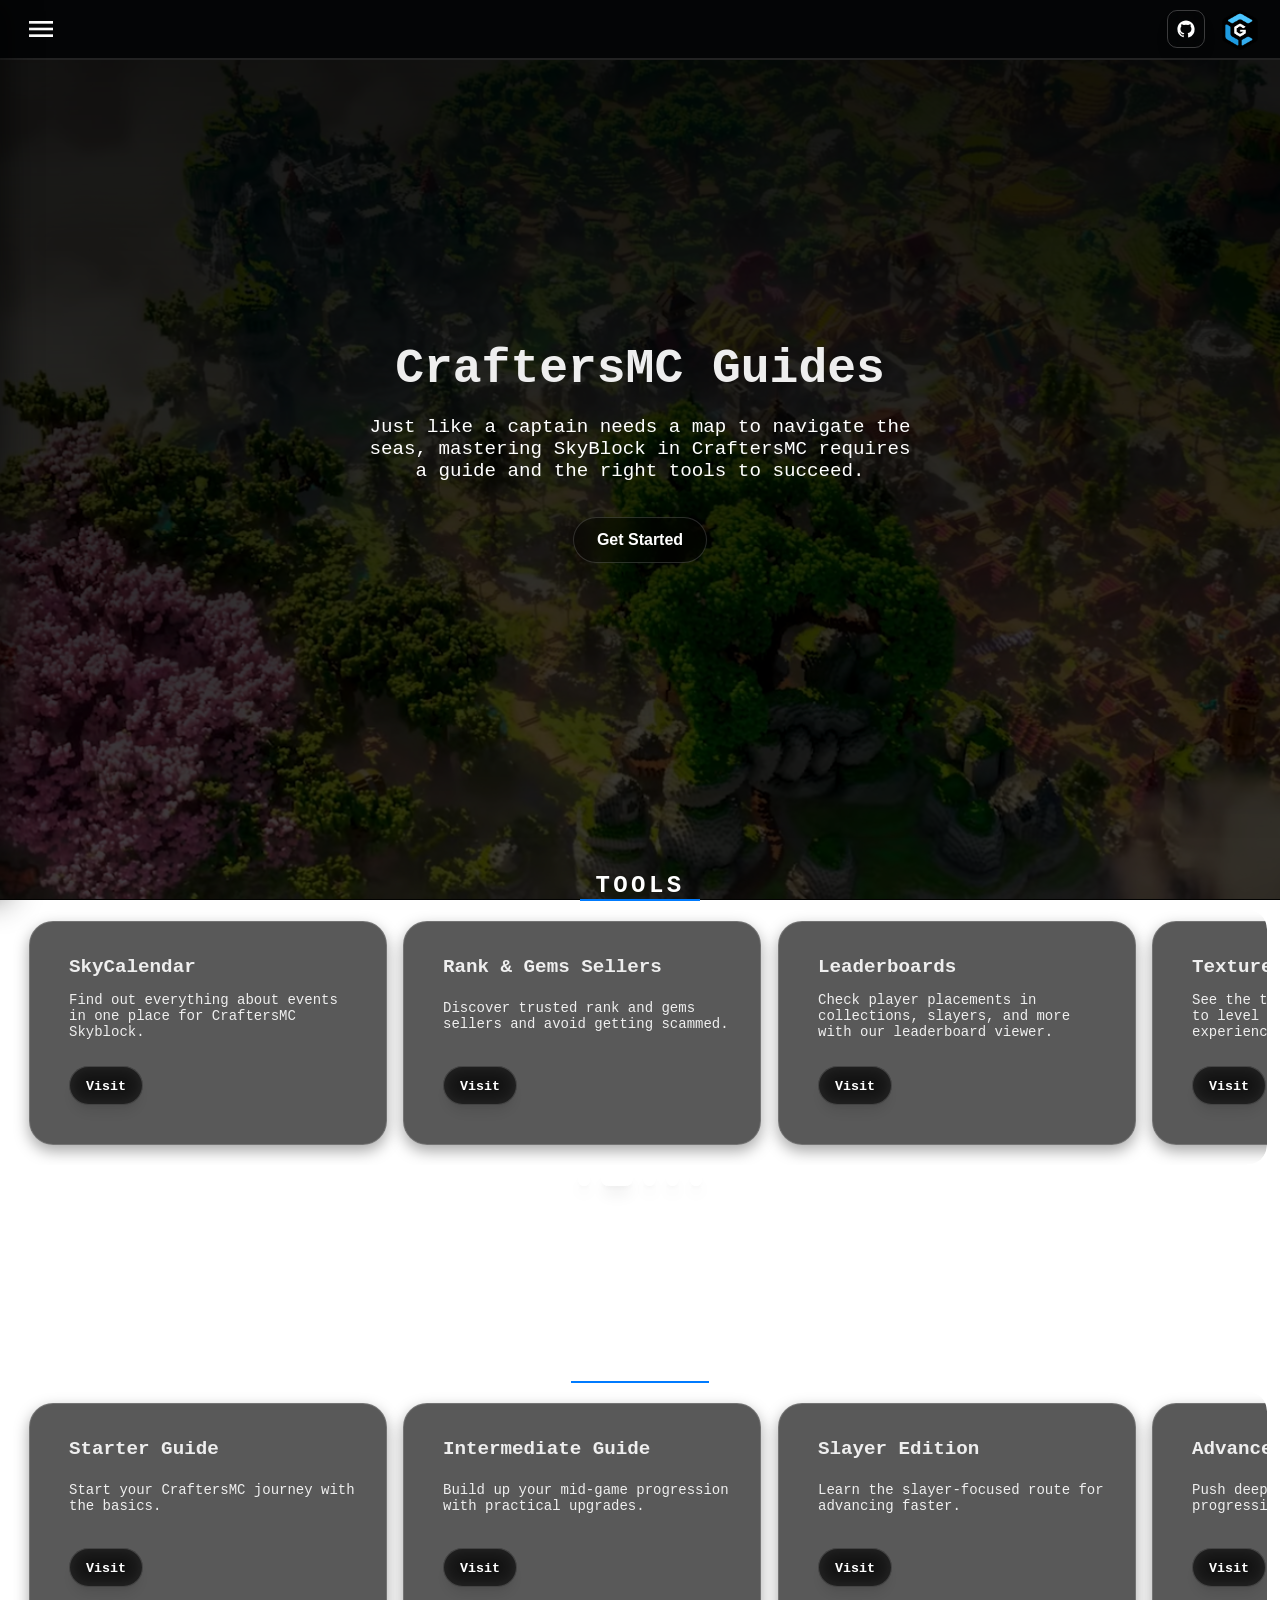
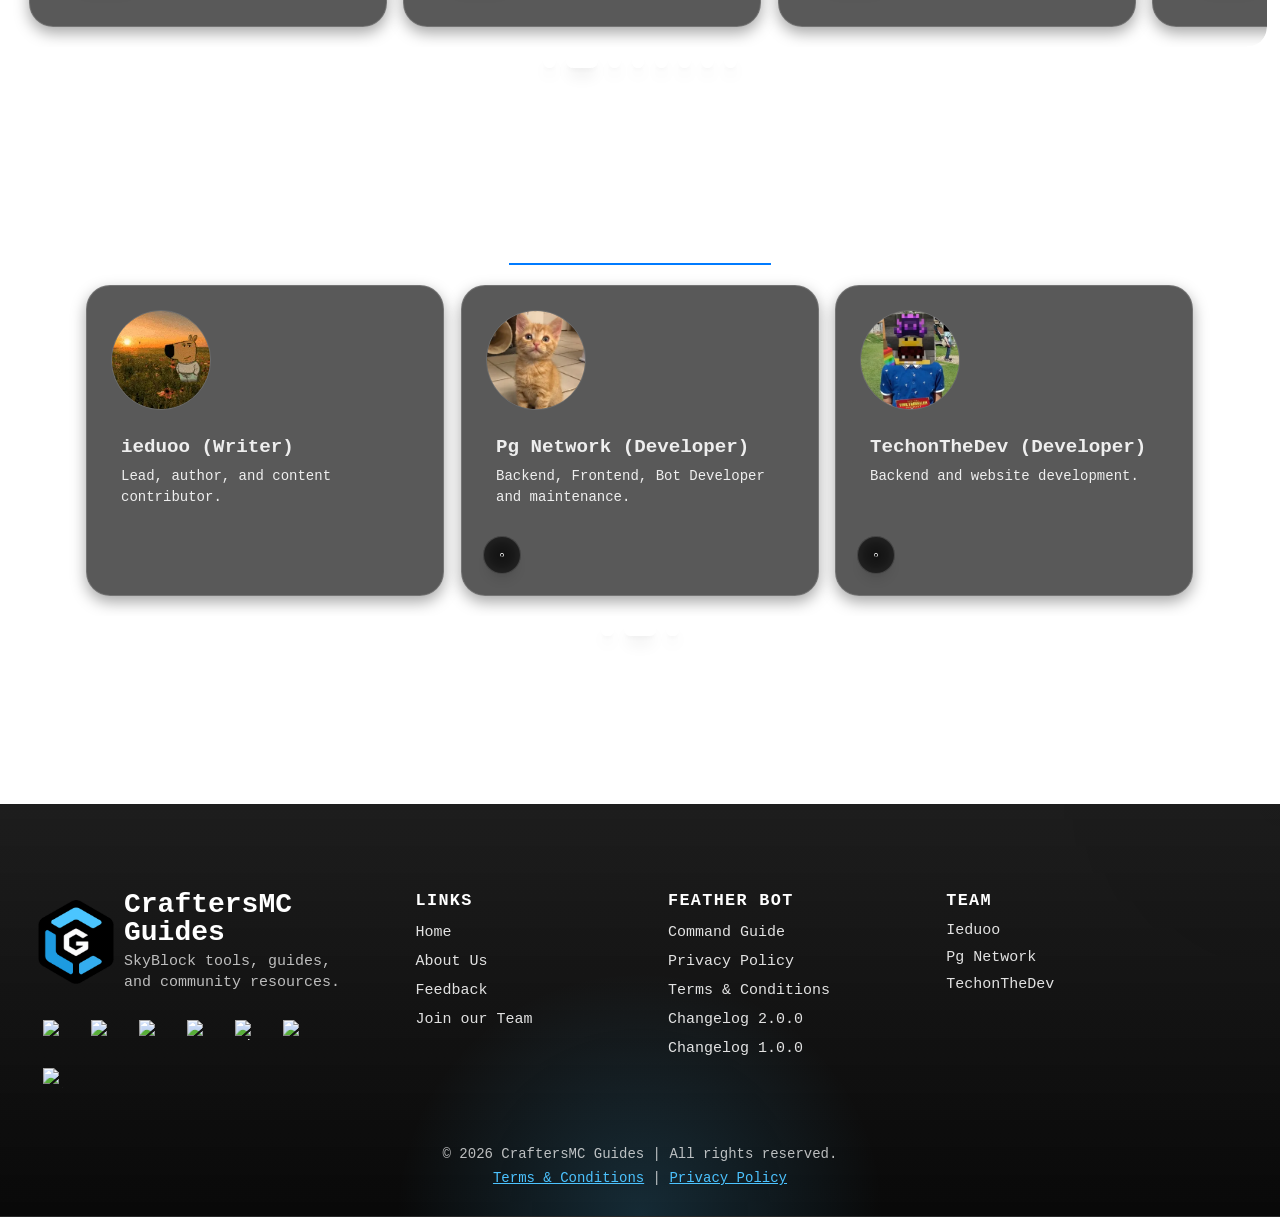
==== index.html @ 1e6f971b "import cmc guides and go to sleep and fix in the morning" ====
<!DOCTYPE html>
<html lang="en">

<head>
  <meta charset="UTF-8" />
  <title>Home - CraftersMC Guides</title>
  <meta name="viewport" content="width=device-width, initial-scale=1.0" />
  <meta name="google-site-verification" content="a1S654ozEH6kuH1DM6-3ssQYXgow72Mfh19eg3RCUTk" />
  <meta name="google-site-verification" content="Wr3jatMv-sfXhgBy5jBfiX8Nwn6k8P1k_jPubQzBcTY" />
  <meta name="google-site-verification" content="xlDzPprkNVmy_Wubs_ClU3zuXQEo8AuYkmjZKfcqI2o" />
  <meta name="theme-color" content="#111111" />
  <link rel="icon" href="assets/cmc-icon.png" type="image/png" />
  <link rel="icon" href="assets/cmc-guides.png" type="image/png" />
  <link href="https://fonts.googleapis.com/icon?family=Material+Icons" rel="stylesheet" />
  <script src="js/script.js" defer></script>
  <script src="js/home.js" defer></script>
  <meta property="og:title" content="CraftersMC Guides" />
  <meta property="og:description"
    content="Just like a captain needs a map to navigate the seas, mastering SkyBlock in CraftersMC requires a guide and the right tools to succeed!" />
  <meta property="og:image"
    content="https://cdn.discordapp.com/attachments/1416722412032229457/1419393858302771350/image5ge.png?ex=68d1990a&is=68d0478a&hm=d9fe3422c7c97ee57f553ac6c678e571ee4f0fac997e36e450a5b95e173875dc&" />
  <meta property="og:url" content="https://craftersmc-guides.pages.dev/index.html" />
  <meta property="og:type" content="website" />
  <meta name="twitter:card" content="summary_large_image" />
  <meta name="twitter:title" content="CraftersMC Guides" />
  <meta name="twitter:description"
    content="Just like a captain needs a map to navigate the seas, mastering SkyBlock in CraftersMC requires a guide and the right tools to succeed!" />
  <meta name="twitter:image"
    content="https://cdn.discordapp.com/attachments/1416722412032229457/1419393858302771350/image5ge.png?ex=68d1990a&is=68d0478a&hm=d9fe3422c7c97ee57f553ac6c678e571ee4f0fac997e36e450a5b95e173875dc&" />
  <meta name="keywords"
    content="Craftersmc, guide, skyblock, leaderboard, unicode, event log, rank sellers, wiki, cmc..." />
  <link rel="stylesheet" href="css/essential.css">
  <link rel="stylesheet" href="css/home.css">
  <!-- <link rel="stylesheet" href="css/interactive-background.css"> -->
</head>

<body class="home-mono" style="background: url('Backgrounds/IMG_4504.webp') no-repeat center center fixed; background-size: cover;">

  <div class="top"></div>
  <div class="sidebar" id="sidebar"></div>
  <div id="sidebar-overlay" onclick="toggleSidebar()"></div>

  <div class="hero-container">
    <div class="hero">
      <h1>CraftersMC Guides</h1>
      <p>Just like a captain needs a map to navigate the seas, mastering SkyBlock in CraftersMC requires a guide and the
        right tools to succeed.</p>
      <a class="btn" onClick="document.getElementById('tools').scrollIntoView({behavior: 'smooth'});">Get Started</a>
    </div>
  </div>


  <div class="bottom-nav">
    <a href="journey-guides.html" class="nav-item">
      <span class="material-icons botton-nav-icon">play_arrow</span>
      <small>Guides</small>
    </a>
    <a href="rank-sellers.html" class="nav-item">
      <span class="material-icons botton-nav-icon">card_giftcard</span>
      <small>Rank Sellers</small>
    </a>
    <a href="leaderboards.html" class="nav-item">
      <span class="material-icons botton-nav-icon">diversity_3</span>
      <small>Leaderboards</small>
    </a>
    <a href="event-log.html" class="nav-item">
      <span class="material-icons botton-nav-icon">settings</span>
      <small>Event Log</small>
    </a>
    <a href="https://craftersmc.wiki.gg/wiki/CraftersMC_SkyBlock_Wiki" class="nav-item">
      <span class="material-icons botton-nav-icon">public</span>
      <small>Wiki</small>
    </a>
  </div>

  <section class="guides-section" id="tools" data-carousel-name="Tools" aria-labelledby="tools-heading">
    <h2 class="guides-heading" id="tools-heading">Tools</h2>
    <div class="card-container" role="region" aria-label="Homepage tools carousel">
      <div class="card">
        <div class="card-content">
          <h3>SkyCalendar</h3>
          <p>Find out everything about events in one place for CraftersMC Skyblock.</p>
          <button type="button" onclick="window.location.href='skycalendar.html';"><span>Visit</span></button>
        </div>
      </div>
      <div class="card">
        <div class="card-content">
          <h3>Rank & Gems Sellers</h3>
          <p>Discover trusted rank and gems sellers and avoid getting scammed.</p>
          <button type="button" onclick="window.location.href='rank-sellers.html';"><span>Visit</span></button>
        </div>
      </div>
      <div class="card">
        <div class="card-content">
          <h3>Leaderboards</h3>
          <p>Check player placements in collections, slayers, and more with our leaderboard viewer.</p>
          <button type="button" onclick="window.location.href='leaderboards.html';"><span>Visit</span></button>
        </div>
      </div>
      <div class="card">
        <div class="card-content">
          <h3>Texture Packs</h3>
          <p>See the texture packs we recommend to level up your CraftersMC experience.</p>
          <button type="button" onclick="window.location.href='texture-packs.html';"><span>Visit</span></button>
        </div>
      </div>
      <div class="card">
        <div class="card-content">
          <h3>Event Log</h3>
          <p>Track seasonal events and see what is coming next.</p>
          <button type="button" onclick="window.location.href='event-log.html';"><span>Visit</span></button>
        </div>
      </div>
    </div>
    <div class="guides-dots" aria-label="Tools carousel pagination"></div>
  </section>

  <section class="guides-section" id="guides" data-carousel-name="Guides" aria-labelledby="guides-heading">
    <h2 class="guides-heading" id="guides-heading">Guides</h2>
    <div class="card-container" role="region" aria-label="Homepage guides carousel">
      <div class="card">
        <div class="card-content">
          <h3>Starter Guide</h3>
          <p>Start your CraftersMC journey with the basics.</p>
          <button type="button" onclick="window.location.href='guide/starter-guide.html';"><span>Visit</span></button>
        </div>
      </div>
      <div class="card">
        <div class="card-content">
          <h3>Intermediate Guide</h3>
          <p>Build up your mid-game progression with practical upgrades.</p>
          <button type="button" onclick="window.location.href='guide/intermediate-guide.html';"><span>Visit</span></button>
        </div>
      </div>
      <div class="card">
        <div class="card-content">
          <h3>Slayer Edition</h3>
          <p>Learn the slayer-focused route for advancing faster.</p>
          <button type="button" onclick="window.location.href='guide/intermediate-guide2.html';"><span>Visit</span></button>
        </div>
      </div>
      <div class="card">
        <div class="card-content">
          <h3>Advanced Guide</h3>
          <p>Push deeper into late-game progression and slayer goals.</p>
          <button type="button" onclick="window.location.href='guide/advanced-guide.html';"><span>Visit</span></button>
        </div>
      </div>
      <div class="card">
        <div class="card-content">
          <h3>Accessories Guide</h3>
          <p>Choose the best reforges for your accessories at every rarity.</p>
          <button type="button" onclick="window.location.href='guide/accessories-guide.html';"><span>Visit</span></button>
        </div>
      </div>
      <div class="card">
        <div class="card-content">
          <h3>Bazaar Guide</h3>
          <p>Learn the basics of Bazaar trading and setup.</p>
          <button type="button" onclick="window.location.href='guide/bazaar-guide.html';"><span>Visit</span></button>
        </div>
      </div>
      <div class="card">
        <div class="card-content">
          <h3>Queries</h3>
          <p>Quick answers to the most common guide questions.</p>
          <button type="button" onclick="window.location.href='guide/queries.html';"><span>Visit</span></button>
        </div>
      </div>
      <div class="card">
        <div class="card-content">
          <h3>Unicode Guide</h3>
          <p>Learn how to use unicodes in books and quills.</p>
          <button type="button" onclick="window.location.href='unicode.html';"><span>Visit</span></button>
        </div>
      </div>
    </div>
    <div class="guides-dots" aria-label="Guides carousel pagination"></div>
  </section>

  <section class="guides-section team-section" id="team" data-carousel-name="Meet The Team"
    aria-labelledby="team-heading">
    <h2 class="guides-heading" id="team-heading">Meet The Team</h2>
    <div class="card-container team-carousel" role="region" aria-label="Homepage team carousel">
      <div class="card team-card">
        <img src="assets/team/edu.png" alt="Eduoo profile picture" class="team-avatar" />
        <div class="card-content">
          <h3>ieduoo (Writer)</h3>
          <p>Lead, author, and content contributor.</p>
        </div>
      </div>
      <div class="card team-card">
        <img src="assets/team/pgnetwork.png" alt="Pg Network profile picture" class="team-avatar" />
        <div class="card-content">
          <h3>Pg Network (Developer)</h3>
          <p>Backend, Frontend, Bot Developer and maintenance.</p>
          <button type="button" class="github-button" aria-label="Open Pg Network GitHub profile"
            onclick="window.location.href='https://github.com/PgNetwork01';">
            <svg viewBox="0 0 24 24" aria-hidden="true" focusable="false">
              <path
                d="M12 .5C5.65.5.5 5.65.5 12a11.49 11.49 0 0 0 7.8 10.9c.57.1.78-.25.78-.55v-1.9c-3.17.69-3.84-1.35-3.84-1.35-.52-1.32-1.27-1.67-1.27-1.67-1.04-.71.08-.7.08-.7 1.15.08 1.75 1.18 1.75 1.18 1.02 1.75 2.67 1.24 3.32.95.1-.74.4-1.24.72-1.52-2.53-.29-5.2-1.27-5.2-5.67 0-1.25.45-2.28 1.18-3.09-.12-.29-.51-1.46.11-3.05 0 0 .96-.31 3.15 1.18a10.96 10.96 0 0 1 5.73 0c2.18-1.49 3.14-1.18 3.14-1.18.63 1.59.23 2.76.12 3.05.74.81 1.18 1.84 1.18 3.09 0 4.41-2.67 5.38-5.21 5.66.41.36.77 1.06.77 2.15v3.19c0 .31.21.66.78.55A11.49 11.49 0 0 0 23.5 12C23.5 5.65 18.35.5 12 .5Z" />
            </svg>
          </button>
        </div>
      </div>
      <div class="card team-card">
        <img src="assets/team/techon.png" alt="TechonTheDev profile picture" class="team-avatar" />
        <div class="card-content">
          <h3>TechonTheDev (Developer)</h3>
          <p>Backend and website development.</p>
          <button type="button" class="github-button" aria-label="Open TechonTheDev GitHub profile"
            onclick="window.location.href='https://github.com/TechonVS';">
            <svg viewBox="0 0 24 24" aria-hidden="true" focusable="false">
              <path
                d="M12 .5C5.65.5.5 5.65.5 12a11.49 11.49 0 0 0 7.8 10.9c.57.1.78-.25.78-.55v-1.9c-3.17.69-3.84-1.35-3.84-1.35-.52-1.32-1.27-1.67-1.27-1.67-1.04-.71.08-.7.08-.7 1.15.08 1.75 1.18 1.75 1.18 1.02 1.75 2.67 1.24 3.32.95.1-.74.4-1.24.72-1.52-2.53-.29-5.2-1.27-5.2-5.67 0-1.25.45-2.28 1.18-3.09-.12-.29-.51-1.46.11-3.05 0 0 .96-.31 3.15 1.18a10.96 10.96 0 0 1 5.73 0c2.18-1.49 3.14-1.18 3.14-1.18.63 1.59.23 2.76.12 3.05.74.81 1.18 1.84 1.18 3.09 0 4.41-2.67 5.38-5.21 5.66.41.36.77 1.06.77 2.15v3.19c0 .31.21.66.78.55A11.49 11.49 0 0 0 23.5 12C23.5 5.65 18.35.5 12 .5Z" />
            </svg>
          </button>
        </div>
      </div>
    </div>

    <div class="guides-dots" aria-label="Meet the team carousel pagination"></div>
  </section>

  <div class="index-footer">
    <div id="footer"></div>
  </div>

</body>

</html>
---- css/essential.css ----
:root {
    --card-shadow-color: rgba(0, 0, 0, 0.2);
    --primary-color: #007bff !important;
    --primary-text-color: #007bff;
    --primary-color-hover: #0069b9 !important;
    --disabled-bg-color: #888888;
    --text-color: #fafafa;
    --text-color-light: #cbcaca;
    --selection-bg-color: black;
    --selection-text-color: white;
    --table-border: #ccc;

    --card-bg-color: #ffffff99;
    --border-color: #7aa5d0;
    --body-bg: #09090b;
    --card-bg-hover: #e2e6ea;
    --main-text-color: #212529;
    --secondary-text-color: #6c757d;
    --navbar-center-color: #262525da !important;
    --glass-bg: #262525da;
    --sidebar-btn-sec-color: #006bff;
    --navbar-end: #111111da;
    --navbar-light: #353535da;

    --gw-border: #000000;
    /* Proile.html */
    --avtar-border: #ffffff;

    --arrow-bg: transparent;
    --arrow-color: #23272e;

}

.darkmode {
    --card-shadow-color: rgba(0, 0, 0, 0.2);
    --primary-color: #007bff !important;
    --primary-text-color: #007bff;
    --primary-color-hover: #3a9dff !important;
    --navbar-center-color: #262525ca !important;
    --disabled-bg-color: #2f2f2f;
    --text-color: #ffffff;
    --selection-bg-color: #000000;
    --selection-text-color: #ffffff;
    --table-border: #888888;

    --card-bg-color: #1e1e2e70;
    --border-color: #2a435b;
    --body-bg: #121212;
    --card-bg-hover: #369bff1c;
    --main-text-color: #e1e1e1;
    --secondary-text-color: #a8a8a8;

    --glass-bg: #2d2d2dad;
    --sidebar-btn-sec-color: #111;
    --navbar-light: #353535ca;
    --navbar-end: #111111ca;
    --gw-border: #ffffff;
    /* profile.html */
    --avtar-border: #1e1e2e;

    --arrow-bg: #23272e;
    --arrow-color: #ffd700;
}

html {
    font-family: Arial, Helvetica, sans-serif;
}

h1,
h2,
h3,
h4,
h5,
h6 {
    color: #eee;
    margin: 10px;
}

::-webkit-scrollbar {
    width: 5px;
}

::-webkit-scrollbar-thumb {
    border-radius: 0px !important;
    background: #e4e6e9 !important;
    border: 2px solid #000 !important;
    box-shadow: 0 -2px 0 2px #58585a inset !important;
    width: 8px !important;
}

::-webkit-scrollbar-track {
    background: #545456 !important;
}

* {
    margin: 0;
    padding: 0;
    box-sizing: border-box;
}

body {
    margin: 0 !important;
    padding: 0 !important;
    background-color: var(--body-bg);
    color: var(--text-color);
    overflow-x: clip;
}

html {
    overflow-x: hidden !important;
}

.material-icons {
    font-family: 'Material Icons' !important;
    color: white;
}

#scrollToTopBtn:hover {
    background-color: #0056b3;
}


/* Loader Styles */
#loader-wrapper {
    position: fixed;
    top: 0;
    left: 0;
    width: 100%;
    height: 100%;
    background-color: #000;
    z-index: 99999;
    display: flex;
    justify-content: center;
    align-items: center;
    opacity: 1;
    transition: opacity 0.5s ease-out;
    pointer-events: auto;
}

#loader-wrapper.hidden {
    opacity: 0;
    pointer-events: none;
}

.loader-container {
    display: flex;
    gap: 15px;
}

.loader-dot {
    width: 25px;
    height: 25px;
    border-radius: 50%;
    animation: bounce-loader 1.4s infinite ease-in-out both;
}

.loader-dot:nth-child(1) {
    background-color: #007bff;
    animation-delay: -0.32s;
}

.loader-dot:nth-child(2) {
    background-color: #fff;
    animation-delay: -0.16s;
}

.loader-dot:nth-child(3) {
    background-color: #007bff;
}

@keyframes bounce-loader {

    0%,
    80%,
    100% {
        transform: scale(0);
    }

    40% {
        transform: scale(1);
    }
}

.hidden {
    display: none;
}

.right,
.left {
    display: flex;
    flex-direction: row;
    align-items: center;
    justify-content: space-between;
    margin: 10px;
    width: 50px;
    height: 50px;
}

.right .material-icons,
.left .material-icons {
    color: #fff;
    font-size: 2rem;
    cursor: pointer;
}


span.no_selection {
    user-select: none;
    -webkit-user-select: none;
    -moz-user-select: none;
    -khtml-user-select: none;
    -ms-user-select: none;
}

.navbar {
    background-color: #040506;
    color: white;
    display: flex;
    justify-content: flex-start;
    align-items: center;
    padding: 10px 20px;
    position: absolute;
    top: 0;
    width: 100%;
    z-index: 100000000000000;
    box-sizing: border-box;
    height: 60px;
    flex-wrap: nowrap;
    animation: slideDown 0.5s ease-out forwards;
    backdrop-filter: blur(6px);
    border-bottom: 2px solid #222;
}

.top {
    position: fixed;
    top: 0;
    left: 0;
    width: 100%;
    height: 60px;
    z-index: 100000000;
}

@keyframes slideDown {
    0% {
        top: -60px;
    }

    100% {
        top: 0;
    }
}

.menu-icon,
.material-icons {
    font-size: 2rem;
    padding: 5px;
    cursor: pointer;

}

.navbar .material-icons {
    color: #fff;
}

.navbar a img {
    margin-top: 1px;
    margin-left: 25px;
    width: auto;
    height: 40px;
    max-width: 160px;
    object-fit: contain;
    display: block;
    animation: logoPopIn 1.5s ease-out;
}

.navbar a img:hover {
    transform: scale(1.05);
}

.main-name {
    font-size: 2rem;
    color: #3c3c3c;
    font-family: 'MinecraftTen' !important;
    display: none;
}

@keyframes logoPopIn {
    0% {
        transform: scale(0.6);
        opacity: 0;
    }

    100% {
        transform: scale(1);
        opacity: 1;
    }
}

.spacer {
  content: "";
  height: 2rem;
  display: block;
}

section h2 {
    border-bottom: 2px solid var(--primary-color);
    max-width: fit-content;
}

.sidebar {
    position: fixed;
    top: 0;
    left: -270px;
    width: 270px;
    height: 100%;
    backdrop-filter: blur(14px);
    -webkit-backdrop-filter: blur(14px);
    box-shadow: 10px 0 30px rgba(0, 0, 0, 0.45);
    padding-top: 0px;
    transition: left 0.4s ease-in-out;
    z-index: 9999999999999999999999999999999999999999999999999999999999999999999999999;
    /* that's a lot of z-index mate */
    border-right: 1px solid rgba(255, 255, 255, 0.08);
    display: flex;
    flex-direction: column;
    overflow-y: auto;
    background: linear-gradient(180deg, rgba(10, 10, 10, 0.98), rgba(4, 4, 4, 0.98));
    color: #f5f5f5;
}

.sidebar.openSbar {
    left: 0;
}

.sidebar img {
    margin: 0;
    display: block;
    cursor: pointer;
    width: 74px;
    height: 74px;
    transition: transform 0.3s ease;
}

.sidebar img:hover {
    transform: scale(1.05);

}

.sidebar-top {
    display: flex;
    flex-direction: column;
    padding: 18px 16px 12px;
    position: relative;
}

.sidebar-brand {
    display: flex;
    align-items: center;
    gap: 12px;
    padding: 12px 12px 10px;
    cursor: pointer;
    text-decoration: none;
    color: inherit;
}

.sidebar-brand-text {
    display: flex;
    flex-direction: column;
    gap: 2px;
}

.sidebar-brand-title {
    font-size: 1rem;
    font-weight: 700;
    letter-spacing: 0.08em;
    text-transform: uppercase;
}

.sidebar-brand-subtitle {
    font-size: 0.8rem;
    color: rgba(245, 245, 245, 0.68);
}

.sidebar-content {
    flex-grow: 1;
    display: flex;
    flex-direction: column;
    padding: 0 0 16px;
    gap: 10px;
}

.sidebar-link {
    display: flex;
    align-items: center;
    gap: 12px;
    padding: 14px 16px;
    text-decoration: none;
    color: #fff !important;
    font-size: 1rem;
    transition: 0.15s ease;
    margin: 0 14px;
    font-weight: 600;
    border-bottom: 1px solid rgba(255, 255, 255, 0.08);
    text-align: left;
}

.sidebar-link:last-child {
    margin-bottom: 10px;
}

.sidebar-link:hover {
    border-color: var(--primary-color);
    background: linear-gradient(90deg,transparent,rgba(0, 123, 255, 0.28));
    color: #fff !important;
}

.sidebar-link-icon {
    font-size: 1.2rem !important;
    color: #4cc3ff;
}

.sidebar-link span:last-child {
    line-height: 1.2;
}

.sidebar-close {
    position: absolute;
    top: 3px;
    right: 15px;
    font-size: 2rem;
    cursor: pointer;
    color: white;
    transition: 0.5s;
}

.sidebar-close:hover {
    transform: rotate(90deg);
    color: #4cc3ff;
    text-shadow: 0 0 18px rgba(76, 195, 255, 0.45);
}

.sidebar-top-top {
    display: flex;
    flex-direction: row;
}

.sidebar-top-bottom {
    display: flex;
    flex-direction: column;
    justify-content: center;
    align-items: center;
}

.nasty {
    flex-direction: row;
    justify-content: center;
    align-items: center;
    display: flex;
}

/* .navbar {
  margin-top: 44px;
} */
/* 
@media (max-width: 600px) {
  .navbar {
    margin-top: 56px;
  }
} */

body.no-scroll {
    overflow: hidden;
}

* {
    -webkit-tap-highlight-color: transparent;
}

#sidebar-overlay {
    position: fixed;
    top: 0;
    left: 0;
    width: 100%;
    height: 100%;
    background: rgba(0, 0, 0, 0.5);
    z-index: 1000000000;
    display: none;
}

.sidebar.open~#sidebar-overlay {
    display: block;
}

a.button {
    display: inline-block;
    padding: 10px;
    margin: 5px;
    background-color: var(--guides-blue);
    color: var(--white);
    text-decoration: none;
    border-radius: 5px;
}

footer {
    bottom: 0;
    width: 100%;
    display: flex;
    flex-direction: column;
    justify-content: center;
    margin-top: 24px;
    text-align: center;
    font-size: 14px;
    padding: 0 0 18px;
}

.site-footer {
    position: relative;
    background: linear-gradient(180deg, rgba(10, 10, 10, 0.92), rgba(4, 4, 4, 0.98));
    border-top: 1px solid rgba(255, 255, 255, 0.08);
    border-bottom: 1px solid rgba(255, 255, 255, 0.05);
    backdrop-filter: blur(14px);
    -webkit-backdrop-filter: blur(14px);
    color: #f4f4f4;
    overflow: hidden;
}

.site-footer::before {
    content: "";
    position: absolute;
    inset: 0;
    background:
        radial-gradient(circle at bottom, rgba(76, 195, 255, 0.18), transparent 32%),
        radial-gradient(circle at top right, rgba(0, 0, 0, 0.06), transparent 28%);
    pointer-events: none;
}

.footer-shell {
    position: relative;
    display: grid;
    grid-template-columns: 1.4fr 0.9fr 1fr 1.3fr;
    gap: 20px;
    width: min(1280px, calc(100% - 32px));
    margin: 0 auto;
    padding: 28px 0 18px;
    align-items: start;
}

.footer-column {
    display: flex;
    flex-direction: column;
    gap: 12px;
    padding: 18px;
}

.footer-brand {
    align-items: flex-start;
}

.footer-brand-link {
    display: flex;
    align-items: center;
    gap: 14px;
    text-decoration: none;
    color: inherit;
}

.footer-brand-link img {
    width: 84px;
    height: 84px;
    object-fit: cover;
    transform: none;
    transition: none;
}

.footer-brand-text {
    display: flex;
    flex-direction: column;
    gap: 4px;
    align-items: flex-start;
    text-align: left;
}

footer h1 {
    font-size: 1.75rem;
    text-align: left;
    margin: 0;
    color: #fff !important;
    line-height: 1;
}

footer h2 {
    margin: 0;
    font-size: 1.05rem;
    text-align: left;
    letter-spacing: 0.08em;
    text-transform: uppercase;
    color: #fff !important;
}

.footer-brand-text p,
.footer-legal {
    color: rgba(255, 255, 255, 0.72);
}

.footer-socials {
    display: flex;
    flex-wrap: wrap;
    gap: 10px;
    margin-top: 6px;
}

.footer-socials a {
    display: inline-flex;
    align-items: center;
    justify-content: center;
    width: 38px;
    height: 38px;
}

.footer-socials img {
    width: 20px;
    height: 20px;
    display: block;
}

.footer-column ul {
    list-style: none;
    margin: 0;
    padding: 0;
    display: flex;
    flex-direction: column;
    gap: 8px;
    align-items: flex-start;
}

.footer-column li {
    margin: 0 !important;
    padding: 0 !important;
}

.footer-column a {
    transition: color 0.2s ease, transform 0.2s ease, background 0.2s ease;
    text-decoration: none;
    color: rgba(255, 255, 255, 0.88);
    position: relative;
    display: inline-flex;
    align-items: center;
    gap: 6px;
    font-size: 15px;
    line-height: 1.4;
}

.footer-column a:hover {
    color: #4cc3ff;
    transform: translateX(2px);
}

.footer-team a {
    line-height: 1.25;
}

.ui {
    width: 16px;
    filter: contrast(0);
}

.ui-l {
    width: 16px;
}

.footer a.rgb-link {
    color: white;
    font-weight: normal;
    background: none;
    background-clip: text;
    -webkit-background-clip: text;
    -webkit-text-fill-color: white;
}

.footer a.rgb-link:hover {
    background: linear-gradient(270deg, red, orange, limegreen, deepskyblue, violet);
    background-size: 400% 400%;
    -webkit-background-clip: text;
    background-clip: text;
    -webkit-text-fill-color: transparent;
    animation: linkGradientHover 3s ease infinite;
}

.footer a.blue-green-link {
    color: white;
    font-weight: normal;
    background: none;
    background-clip: text;
    -webkit-background-clip: text;
    -webkit-text-fill-color: white;
}

.footer a.blue-green-link:hover {
    background: linear-gradient(270deg, rgb(0, 64, 255), green, limegreen, deepskyblue, #007bff);
    background-size: 400% 400%;
    -webkit-background-clip: text;
    background-clip: text;
    -webkit-text-fill-color: transparent;
    animation: linkGradientHover 3s ease infinite;
}

.footer-legal {
    position: relative;
    width: min(1280px, calc(100% - 32px));
    margin: 0 auto;
    padding: 10px 0 0;
    line-height: 1.7;
}

.footer-legal a {
    color: #4cc3ff;
}

.background {
    background-position-x: center !important;
}

.adsbygoogle {
    width: calc(100% - 10px) !important;
    margin: 3rem 0 1rem 0;
    /* border: 2px solid #605b5b; */
    height: auto;
    display: none;
    /*we hate ads <3*/
}

@media (max-width: 1100px) {
    .footer-shell {
        grid-template-columns: 1fr 1fr;
    }
}

@media (max-width: 768px) {
    footer {
        margin-top: 16px;
    }

    .footer-shell {
        grid-template-columns: 1fr;
        width: min(100%, calc(100% - 20px));
        padding: 20px 0 14px;
    }

    .footer-column {
        padding: 16px;
        border-radius: 18px;
    }

    .footer-brand-link img {
        width: 72px;
        height: 72px;
    }

    .footer-brand-link {
        align-items: center;
    }

    .footer-brand-text {
        align-items: flex-start;
    }

    footer h1 {
        font-size: 1.5rem;
    }

    footer p {
        font-size: 12px;
    }
}

@media (max-width: 520px) {
    .main-name {
        display: none;
    }
}

@keyframes linkGradientHover {
    0% {
        background-position: 0% 50%;
    }

    50% {
        background-position: 100% 50%;
    }

    100% {
        background-position: 0% 50%;
    }
}

#float {
    display: flex;
    background: #161a1c !important;
    z-index: 999;
    position: fixed;
    left: calc(100% - 4rem);
    top: calc(100% - 8rem);
    border: none;
    padding: 3px;
    border-radius: 0px;
    color: white;
    display: none
}

#sweepBtn {
    transform: rotate(180deg);
    background: #58585a !important;
    border-radius: 0px !important;
    transform: rotate(180deg);
    transition: transform 0.3s !important;
    box-shadow: -1px -1px 0px 3px #777 inset, 2px 2px 0 0 #c6c6c6 inset;
}



button,
.btn {
    color: var(--text-color);
    background-color: rgba(0, 0, 0, 0.4);
    text-decoration: none;
    padding: 12px 20px;
    font-weight: 600;
    cursor: pointer;
    backdrop-filter: blur(10px);
    -webkit-backdrop-filter: blur(10px);
    border-radius: 8px;
    outline: none;
    margin: 5px;
    border: 1.5px solid rgba(255, 255, 255, 0.2);
    transition: all 0.3s cubic-bezier(0.4, 0, 0.2, 1);
    font-family: 'Inter', -apple-system, BlinkMacSystemFont, 'Segoe UI', Roboto, sans-serif;
    box-shadow: 0 10px 15px -3px rgba(0,0,0,0.1), 0 4px 6px -2px rgba(0,0,0,0.05);
}

button:hover,
.btn:hover {
    background-color: rgba(0, 125, 255, 0.4);
    border-color: rgba(255, 255, 255, 0.3);
    transform: translateY(-2px);
    box-shadow: 0 10px 15px -3px rgba(0,0,0,0.1), 0 4px 6px -2px rgba(0,0,0,0.05);
}

button:active,
.btn.active {
    background-color: rgba(100, 100, 100, 0.3);
    border-color: rgba(255, 255, 255, 0.3);
    box-shadow: 0 10px 15px -3px rgba(0,0,0,0.1), 0 4px 6px -2px rgba(0,0,0,0.05);
    transform: translateY(0);
}

button:hover img,
.btn:hover img {
    transition: all 0.1s;
}

.green-btn {
    background: #28a745a1;
    outline: 2px solid #1e7e34;
}

.green-btn:hover {
    background-color: #28a7454c;
    outline: 2px solid #34c759a3;
}

.red-btn {
    background: #dc3545a1;
    outline: 2px solid #bd2130;
}

.red-btn:hover {
    background-color: #dc35454c;
    outline: 2px solid #e4606da3;
}

.switch {
    font-size: 17px;
    position: relative;
    display: inline-block;
    width: 3.5em;
    height: 2em;

}

.switch input {
    opacity: 0;
    width: 0;
    height: 0;
}

.slider {
    position: absolute;
    cursor: pointer;
    inset: 0;
    border: 2px solid #414141;
    border-radius: 50px;
    transition: all 0.4s cubic-bezier(0.175, 0.885, 0.32, 1.275);
    background: rgba(0, 0, 0, 0.3);
}

.slider:before {
    position: absolute;
    content: "";
    height: 1.4em;
    width: 1.4em;
    left: 0.2em;
    bottom: 0.2em;
    background-color: white;
    border-radius: inherit;
    transition: all 0.4s cubic-bezier(0.23, 1, 0.320, 1);
}

.switch input:checked+.slider {
    border: 2px solid #0974f1;
    background-color: #006bff;
}

.switch input:checked+.slider:before {
    transform: translateX(1.5em);
}

/* Player Dropdown Styles */
.player-dropdown {
    position: relative;
    display: inline-block;
    width: 100%;
}

.dropdown-btn {
    background-color: transparent;
    border: none;
    outline: none;
    cursor: pointer;
    font-size: inherit;
    color: #ff3a3a;
    width: 100%;
    text-align: left;
    display: flex;
    justify-content: space-between;
    align-items: center;
    transition: background-color 0.2s;
}

.dropdown-arrow {
    font-size: 12px;
    margin-left: 8px;
    transition: transform 0.2s;
}

.dropdown-btn:hover .dropdown-arrow {
    transform: rotate(180deg);
}

.dropdown-content {
    display: none;
    position: absolute;
    min-width: 200px;
    box-shadow: 0px 8px 16px rgba(0, 0, 0, 0.2);
    z-index: 1;
    border-radius: 4px;
    top: 100%;
    left: 0;
}

.dropdown-content.show {
    display: contents;
}

.dropdown-item {
    padding: 12px 16px;
    text-decoration: none;
    display: block;
    cursor: pointer;
    transition: background-color 0.2s;
}

.dropdown-item:first-child {
    border-radius: 4px 4px 0 0;
}

.dropdown-item:last-child {
    border-radius: 0 0 4px 4px;
}

.github-button {
    position: absolute;
    left: 16px;
    bottom: 16px;
    width: 38px;
    height: 38px;
    border: 1px solid rgba(255, 255, 255, 0.22);
    background-color: transparent;
    border-radius: 10px;
    color: #fff;
    display: inline-flex;
    align-items: center;
    justify-content: center;
    padding: 0;
    cursor: pointer;
}

.navbar .left,
.navbar .right {
    width: auto;
    height: auto;
    margin: 0;
    gap: 10px;
    justify-content: flex-start;
    flex: 0 0 auto;
}

.navbar .right {
    margin-left: auto;
    justify-content: flex-end;
}

.navbar #nameplate {
    margin: 0;
}

.navbar .github-button {
    position: static;
    left: auto;
    bottom: auto;
    flex-shrink: 0;
}

.navbar .right a {
    display: inline-flex;
    align-items: center;
}

.navbar .right img {
    margin-left: 0;
    width: auto;
    height: 40px;
    max-width: 160px;
}

.github-button:hover {
    transform: translateY(-1px);
    background-color: transparent;
    border-color: rgba(255, 255, 255, 0.38);
}

.github-button:focus-visible {
    outline: 2px solid #fff;
    outline-offset: 3px;
}

.github-button svg {
    width: 18px;
    height: 18px;
    fill: currentColor;
    display: block;
}
---- css/home.css ----
/* :root {
    --body-bg: #f8f9fa;
    --container-bg: #ffffff;
    --primary-color: #222;
    --secondary-color: #fff;
    --primary-bg: #f9f9f9;
    --primary-blue: #007bff;
    --secondary-blue: #0056b3;
    --primary-dark: #48494b;
    --primary-color-hover: #0069d9;
    --primary-text-color: #212529;
    --secondary-text-color: #6c757d;
    --border-color: #e9ecef;
    --card-hover: #e2e6ea;
}

.darkmode {
    --primary-color: #fff;
    --body-bg: #121212;
    --container-bg: #1e1e1e;
    --secondary-color: #fff;
    --primary-bg: rgb(30, 30, 46);
    --primary-blue: rgb(17, 17, 17);
    --secondary-blue: #0056b3;
    --primary-dark: #fff;
    --primary-color-hover: #3a9dff;
    --primary-text-color: #e1e1e1;
    --secondary-text-color: #a8a8a8;
    --border-color: #333333;
    --card-hover: #3a3a3a;
} */

* {
    margin: 0;
    padding: 0;
    box-sizing: border-box;
    font-family: 'Courier New', Courier, monospace;
}

body {
    background: var(--body-bg);
    color: var(--main-text-color);
    padding-bottom: calc(10px + 3rem);
    scroll-behavior: smooth;
}

.home-mono {
    background-image: url('../Backgrounds/IMG_4504.webp');
    background-position: center center;
    background-repeat: no-repeat;
    background-size: cover;
    background-attachment: fixed;
}
.home-mono::before {
    content: '';
    position: fixed;
    top: 0;
    left: 0;
    width: 100%;
    height: 100%;
    background-color: rgba(0, 0, 0, 0.75);
    z-index: -1;
}

/* .bg-video {
    position: absolute;
    top: 0;
    left: 50%;
    transform: translate(-50%, 0);
    min-width: 100%;
    min-height: 100%;
    z-index: 0;
    background: url("../Backgrounds/welcome_skyline.webm");
} */

.hero-container {
    position: relative;
    min-height: calc(100vh - 60px);
    padding-top: 60px;
    margin-bottom: 0;
    display: flex;
    align-items: center;
    justify-content: center;
    overflow: hidden;
}

.hero-container::before {
    content: '';
    position: absolute;
    top: 0;
    left: 0;
    width: 100%;
    height: 100%;
    background: linear-gradient(to bottom, rgba(0, 0, 0, 0.7), rgba(0, 0, 0, 0));
    z-index: 1;
}

.main-container {
    display: flex;
    flex-direction: row-reverse;
    justify-content: space-evenly;
    width: 100%;
}

.hero {
    display: flex;
    flex-direction: column;
    justify-content: center;
    align-items: center;
    text-align: center;
    color: white;
    padding: 20px;
    width: min(900px, 100%);
    height: auto;
    z-index: 3;
    animation: fadeIn 1.5s ease-out;
}

 .background {
    background: url("../Backgrounds/IMG_4504.webp");
    background-color: #847474;
    background-blend-mode: multiply;
    background-size: cover;
    position: fixed;
    top: 0;
    left: 0;
    width: 100%;
    height: 100%;
    z-index: -1;
} 

@keyframes fadeIn {
    0% {
        scale: 1.1;
        opacity: 0.3;
    }

    100% {
        scale: 1;
        opacity: 1;
    }
}

.hero h1 {
    font-size: 3rem;
    margin-bottom: 20px;
}

.hero p {
    font-family: 'Courier New', monospace;
    font-size: 1.2rem;
    margin-bottom: 30px;
    max-width: 550px;
}
 
.hero a.btn {
    display: inline-block;
    padding: 0.8rem 1.4rem;
    border-radius: 999px;
    border: 1px solid rgba(255, 255, 255, 0.16);
    background: rgba(0, 0, 0, 0.45);
    color: #fff;
    text-decoration: none;
    transition: background 0.2s ease, transform 0.2s ease, box-shadow 0.2s ease;
}
 
.hero a.btn:hover {
    background: rgba(0, 0, 0, 0.75);
    transform: translateY(-1px);
    box-shadow: 0 6px 18px rgba(0, 0, 0, 0.25);
}
 
section {
    margin-bottom: 10rem;
}

.startButton {
    position: relative;
    padding: 10px 20px;
    border-radius: 7px;
    border: 1px solid rgb(0, 123, 255);
    font-size: 14px;
    text-transform: uppercase;
    font-weight: 600;
    letter-spacing: 2px;
    background: transparent;
    color: #fff;
    overflow: hidden;
    box-shadow: 0 0 0 0 transparent;
    -webkit-transition: all 0.2s ease-in;
    -moz-transition: all 0.2s ease-in;
    transition: all 0.2s ease-in;
    z-index: 9999;
}

.startButton:hover {
    background: rgb(0, 123, 255);
    box-shadow: 0 0 30px 5px rgba(0, 123, 2255, 0.815);
    -webkit-transition: all 0.2s ease-out;
    -moz-transition: all 0.2s ease-out;
    transition: all 0.2s ease-out;
}

.startButton:hover::before {
    -webkit-animation: sh02 0.5s 0s linear;
    -moz-animation: sh02 0.5s 0s linear;
    animation: sh02 0.5s 0s linear;
}

.startButton::before {
    content: '';
    display: block;
    width: 0px;
    height: 86%;
    position: absolute;
    top: 7%;
    left: 0%;
    opacity: 0;
    background: #fff;
    box-shadow: 0 0 50px 30px #fff;
    -webkit-transform: skewX(-20deg);
    -moz-transform: skewX(-20deg);
    -ms-transform: skewX(-20deg);
    -o-transform: skewX(-20deg);
    transform: skewX(-20deg);
}

@keyframes sh02 {
    from {
        opacity: 0;
        left: 0%;
    }

    50% {
        opacity: 1;
    }

    to {
        opacity: 0;
        left: 100%;
    }
}

.startButton:active {
    box-shadow: 0 0 0 0 transparent;
    -webkit-transition: box-shadow 0.2s ease-in;
    -moz-transition: box-shadow 0.2s ease-in;
    transition: box-shadow 0.2s ease-in;
}

.bottom-nav {
    background: linear-gradient(90deg, #353535da, #262525da, #111111da);
    backdrop-filter: blur(8px);
    -webkit-backdrop-filter: blur(18px);
    display: flex;
    justify-content: space-around;
    align-items: center;
    padding: 10px 0;
    position: fixed;
    bottom: 0;
    width: 100%;
    z-index: 20;
}

.bottom-nav a {
    text-decoration: none;
    color: #fff;
    font-size: 0.8rem;
    text-align: center;
}

.bottom-nav a:hover {
    color: var(--primary-color-hover);
}

.bottom-nav .nav-item {
    display: flex;
    flex-direction: column;
    align-items: center;
    gap: 5px;
}

.bottom-nav .nav-item span {
    font-size: 1.5rem;
}

.guides-section {
    width: 100%;
    padding: 0 0 8px;
    margin-top: 2rem;
    display: flex;
    flex-direction: column;
    justify-content: center;
    align-items: center;
}

.team-section .card-container {
    justify-content: center;
}

.guides-heading {
    width: min(1200px, calc(100% - 1rem));
    margin: 0 auto 0.5rem;
    padding: 0 1rem;
    color: #fff;
    font-size: 1.5rem;
    letter-spacing: 0.14em;
    text-transform: uppercase;
}

.card-container {
    display: flex;
    flex-wrap: nowrap;
    justify-content: flex-start;
    align-items: stretch;
    padding: 12px 1rem 20px;
    border-radius: 20px;
    width: 98%;
    height: fit-content;
    margin: auto;
    background: transparent;
    gap: 16px;
    overflow-x: auto;
    overflow-y: hidden;
    scroll-snap-type: x mandatory;
    scroll-padding: 1rem;
    -webkit-overflow-scrolling: touch;
    scroll-behavior: smooth;
    scrollbar-width: none;
    -ms-overflow-style: none;
}

.card-container::-webkit-scrollbar {
    display: none;
}

.card {
    position: relative;
    width: auto;
    overflow: hidden;
    box-shadow: 0px 6px 15px rgba(0, 0, 0, 0.35);
    margin: 0;
    padding: 24px;
    min-height: 14rem;
    flex: 0 0 clamp(260px, 28vw, 360px);
    max-width: none;
    min-width: 260px;
    transition: transform 0.3s, box-shadow 0.3s ease;
    will-change: transform, box-shadow;
    border: 1px solid rgba(255, 255, 255, 0.16);
    border-radius: 24px;
    scroll-snap-align: start;
    background: rgba(0, 0, 0, 0.65);
    backdrop-filter: blur(8px);
    -webkit-backdrop-filter: blur(8px);
}

.card:hover {
    transform: translateY(-4px);
    box-shadow: 0px 0px 20px rgba(0, 123, 255, 0.45);
    border: 2px solid rgba(0, 123, 255, 0.45);
}

.team-card {
    padding-bottom: 70px;
}
 
.card button {
    margin-top: 0.75rem;
    padding: 0.65rem 1rem;
    border: 1px solid rgba(255, 255, 255, 0.16);
    border-radius: 999px;
    background: rgba(0, 0, 0, 0.45);
    color: #fff;
    cursor: pointer;
    transition: background 0.2s ease, transform 0.2s ease;
}
 
.card button:hover {
    background: rgba(0, 0, 0, 0.75);
    transform: translateY(-1px);
}
 
.card button svg {
    width: 1rem;
    height: 1rem;
    fill: currentColor;
}
 
.team-avatar {
    width: 100px;
    object-fit: cover;
    border-radius: 100px;
    border: 1px solid rgba(255, 255, 255, 0.12);
    display: block;
    margin-bottom: 14px;
}

.card.development::before {
    background: #000000e3;
    z-index: 10;
    content: 'Under Development\A(Coming Soon)';
    display: flex;
    justify-content: center;
    align-items: center;
    color: #fff;
    white-space: pre;
    text-align: center;
}


@media (max-width: 900px) {
    .card {
        flex-basis: min(82vw, 340px);
    }
}

@media (max-width: 425px) {
    .card {
        flex-basis: 84vw;
        min-width: 84vw;
    }

    .team-avatar {
        height: 160px;
    }
}

.card-content {
    color: white;
    z-index: 2;
    text-align: left;
    padding: 10px;
    height: 100%;
    display: flex;
    flex-direction: column;
    justify-content: space-between;
    align-items: baseline;
    background: transparent;
}

.card h3 {
    margin: 0;
    font-size: 1.2rem;
    font-weight: bold;
}

.card p {
    font-size: 14px;
    margin: 8px 0;
    opacity: 0.9;
}

.team-card .card-content {
    justify-content: flex-start;
}

.team-card .card-content h3 {
    margin-top: 0.15rem;
}

.team-card .card-content p {
    line-height: 1.45;
}

.team-card:hover {
    transform: translateY(-4px);
    box-shadow: 0px 0px 20px rgba(123, 0, 255, 0.45);
    border: 2px solid rgba(123, 0, 255, 0.45);
}

.guides-dots {
    width: min(1200px, calc(100% - 1rem));
    margin: 0 auto;
    padding: 0.5rem 1rem 0;
    display: flex;
    justify-content: center;
    align-items: center;
    gap: 0.65rem;
    flex-wrap: wrap;
}

.guide-dot {
    width: 0.8rem;
    height: 0.8rem;
    border-radius: 999px;
    border: 1px solid #fff;
    background: transparent;
    padding: 0;
    margin: 0;
    cursor: pointer;
}

.guide-dot.active {
    width: 2rem;
    background: #fff;
}

.guide-dot:focus-visible {
    outline: 2px solid #fff;
    outline-offset: 3px;
}



@media (max-width: 768px) {
    body {
        align-items: flex-start;
        height: auto;
        padding-bottom: calc(15px + 5rem);
    }

    .card-container {
        padding-inline: 0.75rem;
    }

    .guides-heading {
        width: calc(100% - 1rem);
        font-size: 1.15rem;
    }

    .guides-dots {
        width: calc(100% - 1rem);
    }

    .card {
        width: auto;
        max-width: none;
    }

    .main-container {
        flex-direction: column;
        align-items: center;
    }

    #notice-board {
        margin: 10px 0 !important;
    }

    .notice-board {
        max-width: 30rem !important;
    }
}

footer {
    padding: 40px 0 25px 0 !important;
}

.notice-board {
    max-width: 18rem;
    background: #00000070;
    box-shadow: 0 2px 12px #0002;
    border: 3px solid #c6c6c6;
    display: flex;
    flex-direction: column;
    width: 90%;
    align-items: center;
    margin-top: 2rem;
}

.notice-board h2 {
    margin: 0;
    padding: 0;
    font-size: 1.5em;
    display: flex;
    align-items: center;
    background-color: #c6c6c6;
    color: #3c3c3c;
    width: 100%;
    justify-content: center;
    box-shadow: 2px 2px 0 0 #c6c6c6 inset,
        -1px -1px 0px 3px #777 inset;
}


@media (min-width: 768px) {
    .bottom-nav {
        display: none;
    }

    .notice-board {
        margin-right: 2rem;
    }

    footer {
        margin-bottom: 0 !important;
    }
}
---- css/interactive-background.css ----
html, body {
  height: 100%;
  margin: 0;
}

#interactive-background {
  position: fixed;
  top: 0;
  left: 0;
  width: 100%;
  height: 100%;
  z-index: -1; /* Place behind other content */
  display: block; /* Ensure it takes up space */
}
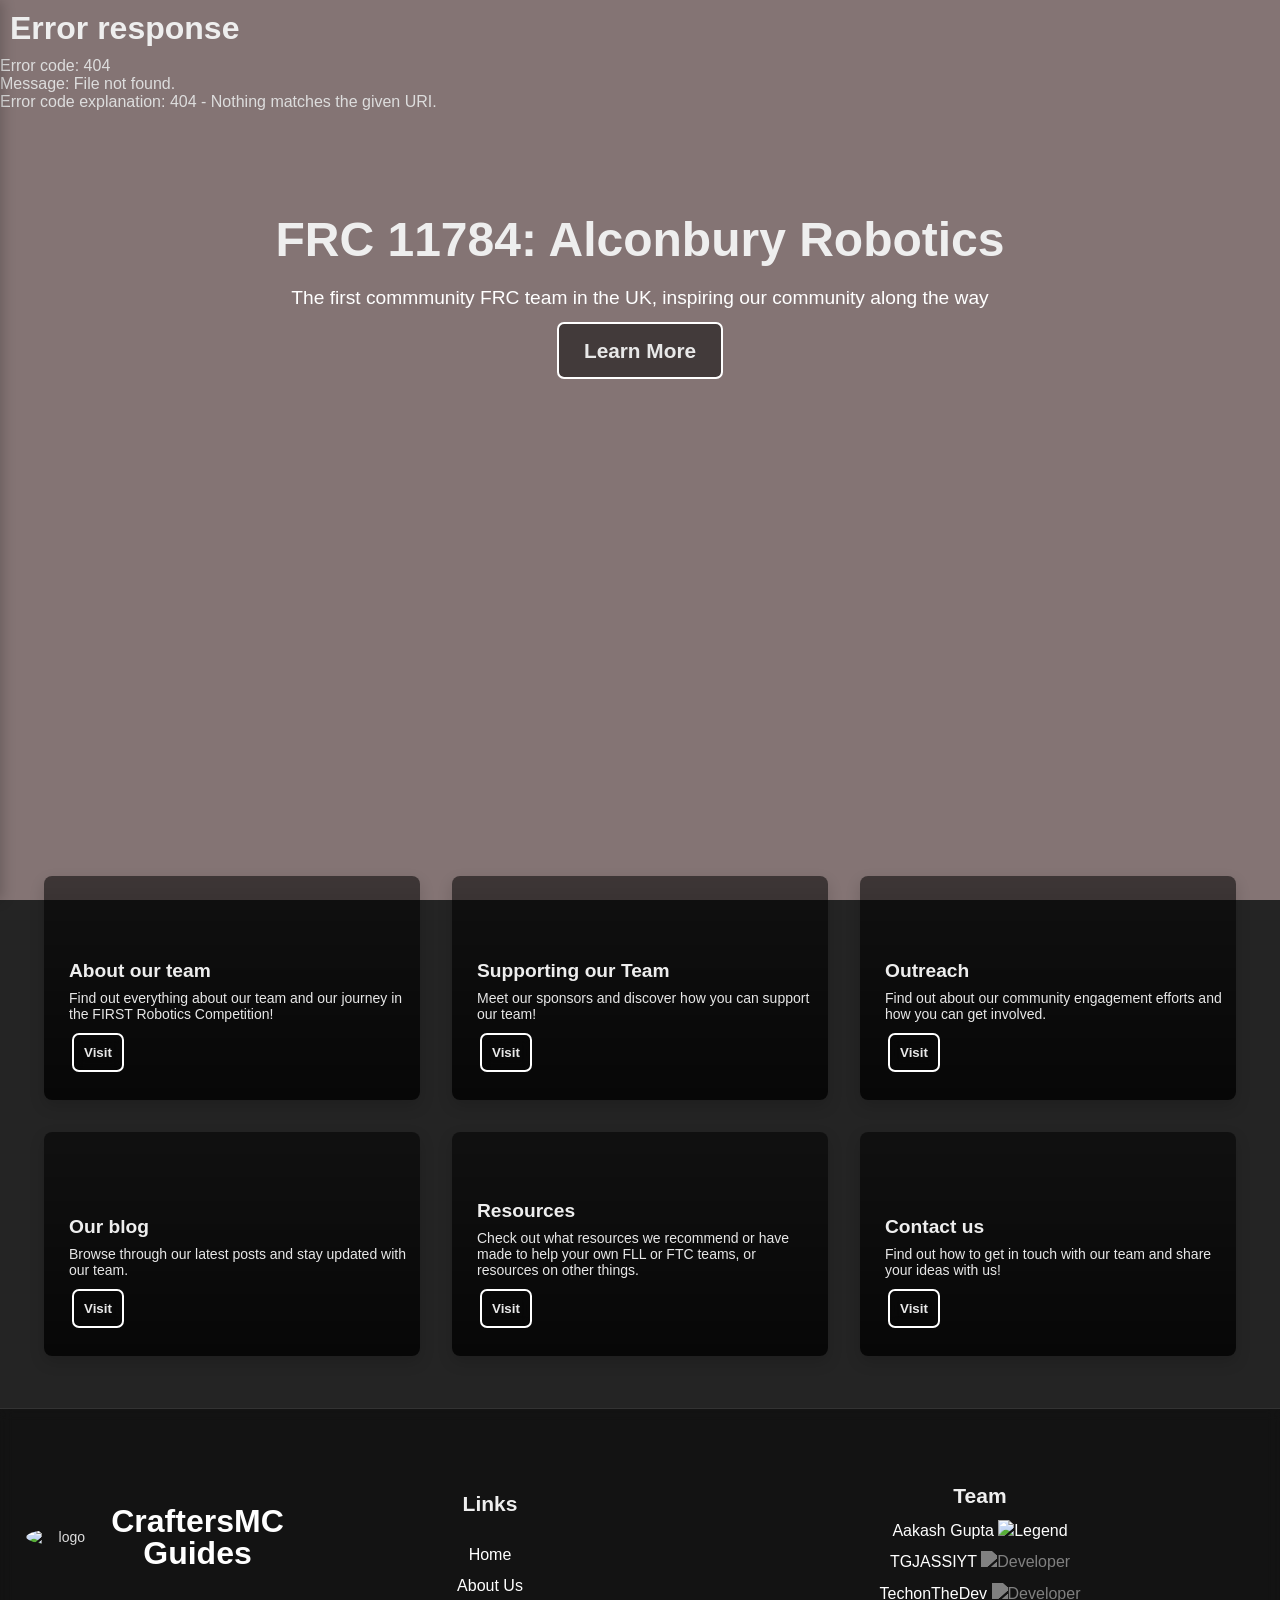
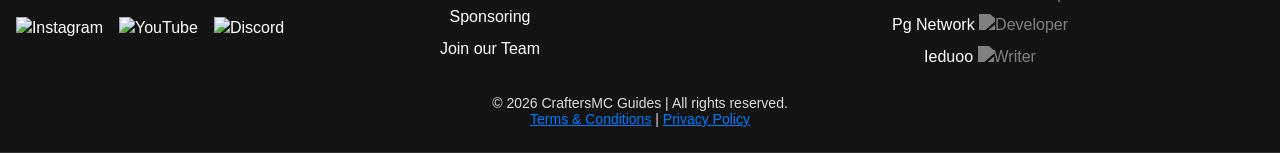
==== commit 16fc69f8: "base layer website" ====
--- a/index.html
+++ b/index.html
@@ -8,7 +8,7 @@
   <meta name="google-site-verification" content="a1S654ozEH6kuH1DM6-3ssQYXgow72Mfh19eg3RCUTk" />
   <meta name="google-site-verification" content="Wr3jatMv-sfXhgBy5jBfiX8Nwn6k8P1k_jPubQzBcTY" />
   <meta name="google-site-verification" content="xlDzPprkNVmy_Wubs_ClU3zuXQEo8AuYkmjZKfcqI2o" />
-  <meta name="theme-color" content="#111111" />
+  <meta name="theme-color" content="#007bff" />
   <link rel="icon" href="assets/cmc-icon.png" type="image/png" />
   <link rel="icon" href="assets/cmc-guides.png" type="image/png" />
   <link href="https://fonts.googleapis.com/icon?family=Material+Icons" rel="stylesheet" />
@@ -31,196 +31,78 @@
     content="Craftersmc, guide, skyblock, leaderboard, unicode, event log, rank sellers, wiki, cmc..." />
   <link rel="stylesheet" href="css/essential.css">
   <link rel="stylesheet" href="css/home.css">
-  <!-- <link rel="stylesheet" href="css/interactive-background.css"> -->
 </head>
 
-<body class="home-mono" style="background: url('Backgrounds/IMG_4504.webp') no-repeat center center fixed; background-size: cover;">
+<body>
+  <div id="loader">
+    <div></div>
+    <div></div>
+    <div></div>
+  </div>
+  <div class="background"></div>
 
   <div class="top"></div>
   <div class="sidebar" id="sidebar"></div>
   <div id="sidebar-overlay" onclick="toggleSidebar()"></div>
 
+  <div class="index-gap"></div>
   <div class="hero-container">
     <div class="hero">
-      <h1>CraftersMC Guides</h1>
-      <p>Just like a captain needs a map to navigate the seas, mastering SkyBlock in CraftersMC requires a guide and the
-        right tools to succeed.</p>
-      <a class="btn" onClick="document.getElementById('tools').scrollIntoView({behavior: 'smooth'});">Get Started</a>
+      <h1>FRC 11784: Alconbury Robotics</h1>
+      <p>The first commmunity FRC team in the UK, inspiring our community along the way</p>
+      <a class="btn" onClick="document.getElementById('down').scrollIntoView({behavior: 'smooth'});">Learn More</a>
     </div>
   </div>
 
 
-  <div class="bottom-nav">
-    <a href="journey-guides.html" class="nav-item">
-      <span class="material-icons botton-nav-icon">play_arrow</span>
-      <small>Guides</small>
+  <div class="card-container" id="down">
+    <a class="card" href="skycalendar.html"
+      style="background: url('Backgrounds/IMG_4500.webp'); background-size: cover;">
+      <div class="card-content">
+        <h3>About our team</h3>
+        <p>Find out everything about our team and our journey in the FIRST Robotics Competition!</p>
+        <button><span>Visit</span></button>
+      </div>
     </a>
-    <a href="rank-sellers.html" class="nav-item">
-      <span class="material-icons botton-nav-icon">card_giftcard</span>
-      <small>Rank Sellers</small>
+    <a class="card" href="rank-sellers.html"
+      style="background: url('Backgrounds/IMG_4502.webp'); background-size: cover;">
+      <div class="card-content">
+        <h3>Supporting our Team</h3>
+        <p>Meet our sponsors and discover how you can support our team!</p>
+        <button><span>Visit</span></button>
+      </div>
     </a>
-    <a href="leaderboards.html" class="nav-item">
-      <span class="material-icons botton-nav-icon">diversity_3</span>
-      <small>Leaderboards</small>
+    <a class="card" href="leaderboards.html" style="background: url('Backgrounds/IMG_4498.webp'); background-size: cover;">
+      <div class="card-content">
+        <h3>Outreach</h3>
+        <p>Find out about our community engagement efforts and how you can get involved.</p>
+        <button><span>Visit</span></button>
+      </div>
     </a>
-    <a href="event-log.html" class="nav-item">
-      <span class="material-icons botton-nav-icon">settings</span>
-      <small>Event Log</small>
+    <a class="card" href="journey-guides.html"
+      style="background: url('Backgrounds/bazaarCardImage.webp'); background-size: cover;">
+      <div class="card-content">
+        <h3>Our blog</h3>
+        <p>Browse through our latest posts and stay updated with our team.</p>
+        <button><span>Visit</span></button>
+      </div>
     </a>
-    <a href="https://craftersmc.wiki.gg/wiki/CraftersMC_SkyBlock_Wiki" class="nav-item">
-      <span class="material-icons botton-nav-icon">public</span>
-      <small>Wiki</small>
+    <a class="card" href="texture-packs.html"
+      style="background: url('Backgrounds/image8307.webp'); background-size: cover;">
+      <div class="card-content">
+        <h3>Resources</h3>
+        <p>Check out what resources we recommend or have made to help your own FLL or FTC teams, or resources on other things.</p>
+        <button><span>Visit</span></button>
+      </div>
+    </a>
+    <a class="card" href="event-log.html" style="background: url('Backgrounds/IMG_4501.gif'); background-size: cover;">
+      <div class="card-content">
+        <h3>Contact us</h3>
+        <p>Find out how to get in touch with our team and share your ideas with us!</p>
+        <button><span>Visit</span></button>
+      </div>
     </a>
   </div>
-
-  <section class="guides-section" id="tools" data-carousel-name="Tools" aria-labelledby="tools-heading">
-    <h2 class="guides-heading" id="tools-heading">Tools</h2>
-    <div class="card-container" role="region" aria-label="Homepage tools carousel">
-      <div class="card">
-        <div class="card-content">
-          <h3>SkyCalendar</h3>
-          <p>Find out everything about events in one place for CraftersMC Skyblock.</p>
-          <button type="button" onclick="window.location.href='skycalendar.html';"><span>Visit</span></button>
-        </div>
-      </div>
-      <div class="card">
-        <div class="card-content">
-          <h3>Rank & Gems Sellers</h3>
-          <p>Discover trusted rank and gems sellers and avoid getting scammed.</p>
-          <button type="button" onclick="window.location.href='rank-sellers.html';"><span>Visit</span></button>
-        </div>
-      </div>
-      <div class="card">
-        <div class="card-content">
-          <h3>Leaderboards</h3>
-          <p>Check player placements in collections, slayers, and more with our leaderboard viewer.</p>
-          <button type="button" onclick="window.location.href='leaderboards.html';"><span>Visit</span></button>
-        </div>
-      </div>
-      <div class="card">
-        <div class="card-content">
-          <h3>Texture Packs</h3>
-          <p>See the texture packs we recommend to level up your CraftersMC experience.</p>
-          <button type="button" onclick="window.location.href='texture-packs.html';"><span>Visit</span></button>
-        </div>
-      </div>
-      <div class="card">
-        <div class="card-content">
-          <h3>Event Log</h3>
-          <p>Track seasonal events and see what is coming next.</p>
-          <button type="button" onclick="window.location.href='event-log.html';"><span>Visit</span></button>
-        </div>
-      </div>
-    </div>
-    <div class="guides-dots" aria-label="Tools carousel pagination"></div>
-  </section>
-
-  <section class="guides-section" id="guides" data-carousel-name="Guides" aria-labelledby="guides-heading">
-    <h2 class="guides-heading" id="guides-heading">Guides</h2>
-    <div class="card-container" role="region" aria-label="Homepage guides carousel">
-      <div class="card">
-        <div class="card-content">
-          <h3>Starter Guide</h3>
-          <p>Start your CraftersMC journey with the basics.</p>
-          <button type="button" onclick="window.location.href='guide/starter-guide.html';"><span>Visit</span></button>
-        </div>
-      </div>
-      <div class="card">
-        <div class="card-content">
-          <h3>Intermediate Guide</h3>
-          <p>Build up your mid-game progression with practical upgrades.</p>
-          <button type="button" onclick="window.location.href='guide/intermediate-guide.html';"><span>Visit</span></button>
-        </div>
-      </div>
-      <div class="card">
-        <div class="card-content">
-          <h3>Slayer Edition</h3>
-          <p>Learn the slayer-focused route for advancing faster.</p>
-          <button type="button" onclick="window.location.href='guide/intermediate-guide2.html';"><span>Visit</span></button>
-        </div>
-      </div>
-      <div class="card">
-        <div class="card-content">
-          <h3>Advanced Guide</h3>
-          <p>Push deeper into late-game progression and slayer goals.</p>
-          <button type="button" onclick="window.location.href='guide/advanced-guide.html';"><span>Visit</span></button>
-        </div>
-      </div>
-      <div class="card">
-        <div class="card-content">
-          <h3>Accessories Guide</h3>
-          <p>Choose the best reforges for your accessories at every rarity.</p>
-          <button type="button" onclick="window.location.href='guide/accessories-guide.html';"><span>Visit</span></button>
-        </div>
-      </div>
-      <div class="card">
-        <div class="card-content">
-          <h3>Bazaar Guide</h3>
-          <p>Learn the basics of Bazaar trading and setup.</p>
-          <button type="button" onclick="window.location.href='guide/bazaar-guide.html';"><span>Visit</span></button>
-        </div>
-      </div>
-      <div class="card">
-        <div class="card-content">
-          <h3>Queries</h3>
-          <p>Quick answers to the most common guide questions.</p>
-          <button type="button" onclick="window.location.href='guide/queries.html';"><span>Visit</span></button>
-        </div>
-      </div>
-      <div class="card">
-        <div class="card-content">
-          <h3>Unicode Guide</h3>
-          <p>Learn how to use unicodes in books and quills.</p>
-          <button type="button" onclick="window.location.href='unicode.html';"><span>Visit</span></button>
-        </div>
-      </div>
-    </div>
-    <div class="guides-dots" aria-label="Guides carousel pagination"></div>
-  </section>
-
-  <section class="guides-section team-section" id="team" data-carousel-name="Meet The Team"
-    aria-labelledby="team-heading">
-    <h2 class="guides-heading" id="team-heading">Meet The Team</h2>
-    <div class="card-container team-carousel" role="region" aria-label="Homepage team carousel">
-      <div class="card team-card">
-        <img src="assets/team/edu.png" alt="Eduoo profile picture" class="team-avatar" />
-        <div class="card-content">
-          <h3>ieduoo (Writer)</h3>
-          <p>Lead, author, and content contributor.</p>
-        </div>
-      </div>
-      <div class="card team-card">
-        <img src="assets/team/pgnetwork.png" alt="Pg Network profile picture" class="team-avatar" />
-        <div class="card-content">
-          <h3>Pg Network (Developer)</h3>
-          <p>Backend, Frontend, Bot Developer and maintenance.</p>
-          <button type="button" class="github-button" aria-label="Open Pg Network GitHub profile"
-            onclick="window.location.href='https://github.com/PgNetwork01';">
-            <svg viewBox="0 0 24 24" aria-hidden="true" focusable="false">
-              <path
-                d="M12 .5C5.65.5.5 5.65.5 12a11.49 11.49 0 0 0 7.8 10.9c.57.1.78-.25.78-.55v-1.9c-3.17.69-3.84-1.35-3.84-1.35-.52-1.32-1.27-1.67-1.27-1.67-1.04-.71.08-.7.08-.7 1.15.08 1.75 1.18 1.75 1.18 1.02 1.75 2.67 1.24 3.32.95.1-.74.4-1.24.72-1.52-2.53-.29-5.2-1.27-5.2-5.67 0-1.25.45-2.28 1.18-3.09-.12-.29-.51-1.46.11-3.05 0 0 .96-.31 3.15 1.18a10.96 10.96 0 0 1 5.73 0c2.18-1.49 3.14-1.18 3.14-1.18.63 1.59.23 2.76.12 3.05.74.81 1.18 1.84 1.18 3.09 0 4.41-2.67 5.38-5.21 5.66.41.36.77 1.06.77 2.15v3.19c0 .31.21.66.78.55A11.49 11.49 0 0 0 23.5 12C23.5 5.65 18.35.5 12 .5Z" />
-            </svg>
-          </button>
-        </div>
-      </div>
-      <div class="card team-card">
-        <img src="assets/team/techon.png" alt="TechonTheDev profile picture" class="team-avatar" />
-        <div class="card-content">
-          <h3>TechonTheDev (Developer)</h3>
-          <p>Backend and website development.</p>
-          <button type="button" class="github-button" aria-label="Open TechonTheDev GitHub profile"
-            onclick="window.location.href='https://github.com/TechonVS';">
-            <svg viewBox="0 0 24 24" aria-hidden="true" focusable="false">
-              <path
-                d="M12 .5C5.65.5.5 5.65.5 12a11.49 11.49 0 0 0 7.8 10.9c.57.1.78-.25.78-.55v-1.9c-3.17.69-3.84-1.35-3.84-1.35-.52-1.32-1.27-1.67-1.27-1.67-1.04-.71.08-.7.08-.7 1.15.08 1.75 1.18 1.75 1.18 1.02 1.75 2.67 1.24 3.32.95.1-.74.4-1.24.72-1.52-2.53-.29-5.2-1.27-5.2-5.67 0-1.25.45-2.28 1.18-3.09-.12-.29-.51-1.46.11-3.05 0 0 .96-.31 3.15 1.18a10.96 10.96 0 0 1 5.73 0c2.18-1.49 3.14-1.18 3.14-1.18.63 1.59.23 2.76.12 3.05.74.81 1.18 1.84 1.18 3.09 0 4.41-2.67 5.38-5.21 5.66.41.36.77 1.06.77 2.15v3.19c0 .31.21.66.78.55A11.49 11.49 0 0 0 23.5 12C23.5 5.65 18.35.5 12 .5Z" />
-            </svg>
-          </button>
-        </div>
-      </div>
-    </div>
-
-    <div class="guides-dots" aria-label="Meet the team carousel pagination"></div>
-  </section>
 
   <div class="index-footer">
     <div id="footer"></div>
@@ -228,4 +110,4 @@
 
 </body>
 
-</html>
+</html>
--- a/css/essential.css
+++ b/css/essential.css
@@ -4,15 +4,14 @@
     --primary-text-color: #007bff;
     --primary-color-hover: #0069b9 !important;
     --disabled-bg-color: #888888;
-    --text-color: #fafafa;
-    --text-color-light: #cbcaca;
+    --text-color: black;
     --selection-bg-color: black;
     --selection-text-color: white;
     --table-border: #ccc;
 
     --card-bg-color: #ffffff99;
     --border-color: #7aa5d0;
-    --body-bg: #09090b;
+    --body-bg: #f8f9fa;
     --card-bg-hover: #e2e6ea;
     --main-text-color: #212529;
     --secondary-text-color: #6c757d;
@@ -101,9 +100,8 @@
 body {
     margin: 0 !important;
     padding: 0 !important;
-    background-color: var(--body-bg);
-    color: var(--text-color);
-    overflow-x: clip;
+    background-color: #242424 !important;
+    color: #ddd !important;
 }
 
 html {
@@ -213,10 +211,10 @@
 }
 
 .navbar {
-    background-color: #040506;
+    background: linear-gradient(90deg, var(--navbar-light), var(--navbar-center-color), var(--navbar-end));
     color: white;
     display: flex;
-    justify-content: flex-start;
+    justify-content: space-between;
     align-items: center;
     padding: 10px 20px;
     position: absolute;
@@ -228,7 +226,6 @@
     flex-wrap: nowrap;
     animation: slideDown 0.5s ease-out forwards;
     backdrop-filter: blur(6px);
-    border-bottom: 2px solid #222;
 }
 
 .top {
@@ -265,11 +262,8 @@
 .navbar a img {
     margin-top: 1px;
     margin-left: 25px;
-    width: auto;
-    height: 40px;
-    max-width: 160px;
+    max-width: calc(100% - 11px);
     object-fit: contain;
-    display: block;
     animation: logoPopIn 1.5s ease-out;
 }
 
@@ -294,17 +288,6 @@
         transform: scale(1);
         opacity: 1;
     }
-}
-
-.spacer {
-  content: "";
-  height: 2rem;
-  display: block;
-}
-
-section h2 {
-    border-bottom: 2px solid var(--primary-color);
-    max-width: fit-content;
 }
 
 .sidebar {
@@ -313,19 +296,18 @@
     left: -270px;
     width: 270px;
     height: 100%;
-    backdrop-filter: blur(14px);
-    -webkit-backdrop-filter: blur(14px);
-    box-shadow: 10px 0 30px rgba(0, 0, 0, 0.45);
+    backdrop-filter: blur(6px);
+    box-shadow: 3px 0 12px var(--card-shadow-color);
     padding-top: 0px;
     transition: left 0.4s ease-in-out;
     z-index: 9999999999999999999999999999999999999999999999999999999999999999999999999;
     /* that's a lot of z-index mate */
-    border-right: 1px solid rgba(255, 255, 255, 0.08);
+    border-right: 2px solid var(--glass-border);
     display: flex;
     flex-direction: column;
     overflow-y: auto;
-    background: linear-gradient(180deg, rgba(10, 10, 10, 0.98), rgba(4, 4, 4, 0.98));
-    color: #f5f5f5;
+    background: var(--glass-bg);
+    color: var(--main-text-color);
 }
 
 .sidebar.openSbar {
@@ -333,11 +315,12 @@
 }
 
 .sidebar img {
-    margin: 0;
+    margin: 60px auto 0 auto;
     display: block;
     cursor: pointer;
-    width: 74px;
-    height: 74px;
+    width: 120px;
+    height: 120px;
+    margin-bottom: 10px;
     transition: transform 0.3s ease;
 }
 
@@ -346,81 +329,37 @@
 
 }
 
-.sidebar-top {
-    display: flex;
-    flex-direction: column;
-    padding: 18px 16px 12px;
-    position: relative;
-}
-
-.sidebar-brand {
-    display: flex;
-    align-items: center;
-    gap: 12px;
-    padding: 12px 12px 10px;
-    cursor: pointer;
-    text-decoration: none;
-    color: inherit;
-}
-
-.sidebar-brand-text {
-    display: flex;
-    flex-direction: column;
-    gap: 2px;
-}
-
-.sidebar-brand-title {
-    font-size: 1rem;
-    font-weight: 700;
-    letter-spacing: 0.08em;
-    text-transform: uppercase;
-}
-
-.sidebar-brand-subtitle {
-    font-size: 0.8rem;
-    color: rgba(245, 245, 245, 0.68);
-}
-
 .sidebar-content {
     flex-grow: 1;
     display: flex;
     flex-direction: column;
-    padding: 0 0 16px;
-    gap: 10px;
-}
-
-.sidebar-link {
-    display: flex;
-    align-items: center;
-    gap: 12px;
-    padding: 14px 16px;
+    padding-bottom: 15px;
+}
+
+.sidebar a {
+    display: block;
+    padding: 15px;
     text-decoration: none;
     color: #fff !important;
-    font-size: 1rem;
-    transition: 0.15s ease;
-    margin: 0 14px;
-    font-weight: 600;
-    border-bottom: 1px solid rgba(255, 255, 255, 0.08);
-    text-align: left;
-}
-
-.sidebar-link:last-child {
+    font-size: 1.2rem;
+    transition: 0.1s;
+    background: #ffffff28;
+    margin: 10px 15px 0 15px;
+    text-align: center;
+    font-weight: bold;
+    border: 1px solid #2a2a2a;
+    border-radius: 8px;
+    box-shadow: 1px 1px 0px 0px #121212;
+}
+
+.sidebar a:last-child {
     margin-bottom: 10px;
 }
 
-.sidebar-link:hover {
-    border-color: var(--primary-color);
-    background: linear-gradient(90deg,transparent,rgba(0, 123, 255, 0.28));
+.sidebar a:hover {
+    border: 2px solid #fff;
+    background: #6f6f6f;
     color: #fff !important;
-}
-
-.sidebar-link-icon {
-    font-size: 1.2rem !important;
-    color: #4cc3ff;
-}
-
-.sidebar-link span:last-child {
-    line-height: 1.2;
 }
 
 .sidebar-close {
@@ -435,8 +374,8 @@
 
 .sidebar-close:hover {
     transform: rotate(90deg);
-    color: #4cc3ff;
-    text-shadow: 0 0 18px rgba(76, 195, 255, 0.45);
+    color: #ff4444;
+    text-shadow: 0 0 40px #fff;
 }
 
 .sidebar-top-top {
@@ -503,160 +442,191 @@
 
 footer {
     bottom: 0;
-    width: 100%;
+    width: -webkit-fill-available;
     display: flex;
     flex-direction: column;
     justify-content: center;
-    margin-top: 24px;
+    border-top: 1px solid #333;
+    padding: 40px 0 10px 0;
+    gap: 10px;
+    margin-top: 20px;
     text-align: center;
     font-size: 14px;
-    padding: 0 0 18px;
-}
-
-.site-footer {
-    position: relative;
-    background: linear-gradient(180deg, rgba(10, 10, 10, 0.92), rgba(4, 4, 4, 0.98));
-    border-top: 1px solid rgba(255, 255, 255, 0.08);
-    border-bottom: 1px solid rgba(255, 255, 255, 0.05);
-    backdrop-filter: blur(14px);
-    -webkit-backdrop-filter: blur(14px);
-    color: #f4f4f4;
-    overflow: hidden;
-}
-
-.site-footer::before {
-    content: "";
-    position: absolute;
-    inset: 0;
-    background:
-        radial-gradient(circle at bottom, rgba(76, 195, 255, 0.18), transparent 32%),
-        radial-gradient(circle at top right, rgba(0, 0, 0, 0.06), transparent 28%);
-    pointer-events: none;
-}
-
-.footer-shell {
-    position: relative;
-    display: grid;
-    grid-template-columns: 1.4fr 0.9fr 1fr 1.3fr;
-    gap: 20px;
-    width: min(1280px, calc(100% - 32px));
-    margin: 0 auto;
-    padding: 28px 0 18px;
-    align-items: start;
-}
-
-.footer-column {
+    width: 100%;
+    backdrop-filter: blur(6px);
+    background-color: #00000077;
+    border-bottom: 1px solid #333;
+}
+
+.background {
+    background-position-x: center !important;
+}
+
+.footer {
     display: flex;
     flex-direction: column;
-    gap: 12px;
-    padding: 18px;
-}
-
-.footer-brand {
+    align-items: center;
+    justify-content: space-around;
+    width: -webkit-fill-available;
+    padding-top: 25px;
+    padding-bottom: 15px;
+
+}
+
+.footer-content {
+    display: flex;
+    flex-direction: row;
+    justify-content: space-around;
+    width: 100%;
+    align-items: center;
+}
+
+.brand {
+    display: flex;
+    flex-direction: row;
+    align-items: center;
+    gap: 2px;
+}
+
+.gap,
+#gap {
+    height: 5rem;
+}
+
+.links {
+    display: flex;
+    flex-direction: row;
     align-items: flex-start;
-}
-
-.footer-brand-link {
-    display: flex;
-    align-items: center;
-    gap: 14px;
-    text-decoration: none;
-    color: inherit;
-}
-
-.footer-brand-link img {
-    width: 84px;
-    height: 84px;
-    object-fit: cover;
-    transform: none;
-    transition: none;
-}
-
-.footer-brand-text {
-    display: flex;
-    flex-direction: column;
-    gap: 4px;
-    align-items: flex-start;
-    text-align: left;
+    width: -webkit-fill-available;
+    justify-content: space-around;
+    gap: 15px;
 }
 
 footer h1 {
-    font-size: 1.75rem;
-    text-align: left;
+    font-size: 2rem;
+    text-align: center;
     margin: 0;
     color: #fff !important;
-    line-height: 1;
-}
-
-footer h2 {
+}
+
+footer ul {
+    list-style-type: none;
+    display: flex;
+    flex-direction: column;
+    align-items: center;
+    padding: 0;
+    gap: 5px;
     margin: 0;
-    font-size: 1.05rem;
-    text-align: left;
-    letter-spacing: 0.08em;
-    text-transform: uppercase;
+}
+
+footer p {
+    margin-left: 2px;
+    margin-right: 2px;
+}
+
+.links a {
+    text-decoration: none;
+    padding: 10px;
+    color: #d0d1d4 !important;
+    line-height: 0 !important;
+    display: flex !important;
+    flex-direction: row;
+    align-items: center;
+    justify-content: center;
+
+}
+
+.links a:hover {
+    color: #007bff !important;
+}
+
+.pages {
+    display: flex;
+    flex-direction: column;
+    align-items: center;
+}
+
+.links h2 {
+    font-size: 20px;
+    margin: 0 0 10px 0;
     color: #fff !important;
 }
 
-.footer-brand-text p,
-.footer-legal {
-    color: rgba(255, 255, 255, 0.72);
-}
-
-.footer-socials {
-    display: flex;
-    flex-wrap: wrap;
-    gap: 10px;
-    margin-top: 6px;
-}
-
-.footer-socials a {
-    display: inline-flex;
-    align-items: center;
-    justify-content: center;
-    width: 38px;
-    height: 38px;
-}
-
-.footer-socials img {
-    width: 20px;
-    height: 20px;
-    display: block;
-}
-
-.footer-column ul {
-    list-style: none;
-    margin: 0;
-    padding: 0;
-    display: flex;
-    flex-direction: column;
-    gap: 8px;
-    align-items: flex-start;
-}
-
-.footer-column li {
-    margin: 0 !important;
+.pages h3 {
+    margin-bottom: 12px;
+}
+
+.brand img {
+    width: 100px;
+    height: 100px;
+    border-radius: 50%;
+    margin-left: 10px;
+}
+
+.adsbygoogle {
+    width: calc(100% - 10px) !important;
+    margin: 3rem 0 1rem 0;
+    /* border: 2px solid #605b5b; */
+    height: auto;
+    display: none;
+    /*we hate ads <3*/
+}
+
+@media (max-width: 768px) {
+    .footer {
+        flex-direction: column;
+    }
+
+    .footer-content {
+        flex-direction: column !important;
+        align-items: center;
+    }
+
+    .brand img {
+        width: 80px;
+        height: 80px;
+    }
+
+    /*.brand h1 {
+        font-size: 1.2em;
+    }*/
+
+    .brand {
+        margin: 0;
+        padding: 0;
+        flex-direction: row;
+        align-items: center;
+        justify-content: center;
+        margin-bottom: 12px;
+    }
+
+    .links {
+        display: flex;
+        flex-direction: column;
+        align-items: center;
+        width: -webkit-fill-available;
+        justify-content: space-around;
+        gap: 4rem;
+        margin-top: 10px;
+        margin-bottom: 10px;
+    }
+
+    footer p {
+        font-size: 12px;
+        margin-bottom: 50px;
+    }
+}
+
+@media (max-width: 520px) {
+    .main-name {
+        display: none;
+    }
+}
+
+
+.footer ul li {
+    margin: 2px 0 !important;
     padding: 0 !important;
-}
-
-.footer-column a {
-    transition: color 0.2s ease, transform 0.2s ease, background 0.2s ease;
-    text-decoration: none;
-    color: rgba(255, 255, 255, 0.88);
-    position: relative;
-    display: inline-flex;
-    align-items: center;
-    gap: 6px;
-    font-size: 15px;
-    line-height: 1.4;
-}
-
-.footer-column a:hover {
-    color: #4cc3ff;
-    transform: translateX(2px);
-}
-
-.footer-team a {
-    line-height: 1.25;
 }
 
 .ui {
@@ -666,6 +636,31 @@
 
 .ui-l {
     width: 16px;
+}
+
+.footer a {
+    transition: all 0.3s ease;
+    text-decoration: none;
+    color: white;
+    position: relative;
+    display: inline-block;
+    font-size: 16px;
+    line-height: 1.4;
+}
+
+.footer a:hover {
+    color: #007bff;
+}
+
+.footer ul {
+    margin: 0;
+    padding-left: 0;
+    list-style: none;
+}
+
+.footer ul li {
+    margin: 0;
+    padding: 0;
 }
 
 .footer a.rgb-link {
@@ -702,81 +697,6 @@
     background-clip: text;
     -webkit-text-fill-color: transparent;
     animation: linkGradientHover 3s ease infinite;
-}
-
-.footer-legal {
-    position: relative;
-    width: min(1280px, calc(100% - 32px));
-    margin: 0 auto;
-    padding: 10px 0 0;
-    line-height: 1.7;
-}
-
-.footer-legal a {
-    color: #4cc3ff;
-}
-
-.background {
-    background-position-x: center !important;
-}
-
-.adsbygoogle {
-    width: calc(100% - 10px) !important;
-    margin: 3rem 0 1rem 0;
-    /* border: 2px solid #605b5b; */
-    height: auto;
-    display: none;
-    /*we hate ads <3*/
-}
-
-@media (max-width: 1100px) {
-    .footer-shell {
-        grid-template-columns: 1fr 1fr;
-    }
-}
-
-@media (max-width: 768px) {
-    footer {
-        margin-top: 16px;
-    }
-
-    .footer-shell {
-        grid-template-columns: 1fr;
-        width: min(100%, calc(100% - 20px));
-        padding: 20px 0 14px;
-    }
-
-    .footer-column {
-        padding: 16px;
-        border-radius: 18px;
-    }
-
-    .footer-brand-link img {
-        width: 72px;
-        height: 72px;
-    }
-
-    .footer-brand-link {
-        align-items: center;
-    }
-
-    .footer-brand-text {
-        align-items: flex-start;
-    }
-
-    footer h1 {
-        font-size: 1.5rem;
-    }
-
-    footer p {
-        font-size: 12px;
-    }
-}
-
-@media (max-width: 520px) {
-    .main-name {
-        display: none;
-    }
 }
 
 @keyframes linkGradientHover {
@@ -820,37 +740,29 @@
 
 button,
 .btn {
-    color: var(--text-color);
-    background-color: rgba(0, 0, 0, 0.4);
+    color: #e8e8e8;
     text-decoration: none;
-    padding: 12px 20px;
+    padding: 10px;
     font-weight: 600;
+    border: none;
     cursor: pointer;
-    backdrop-filter: blur(10px);
-    -webkit-backdrop-filter: blur(10px);
-    border-radius: 8px;
-    outline: none;
+    backdrop-filter: blur(6px);
+    -webkit-backdrop-filter: blur(6px);
+    background: rgb(2, 2, 2, 0.1);
+    border-radius: 5px;
+    outline: 2px solid white;
     margin: 5px;
-    border: 1.5px solid rgba(255, 255, 255, 0.2);
-    transition: all 0.3s cubic-bezier(0.4, 0, 0.2, 1);
-    font-family: 'Inter', -apple-system, BlinkMacSystemFont, 'Segoe UI', Roboto, sans-serif;
-    box-shadow: 0 10px 15px -3px rgba(0,0,0,0.1), 0 4px 6px -2px rgba(0,0,0,0.05);
+    transition: 0.2s;
 }
 
 button:hover,
 .btn:hover {
-    background-color: rgba(0, 125, 255, 0.4);
-    border-color: rgba(255, 255, 255, 0.3);
-    transform: translateY(-2px);
-    box-shadow: 0 10px 15px -3px rgba(0,0,0,0.1), 0 4px 6px -2px rgba(0,0,0,0.05);
+    background-color: var(--primary-color-hover);
 }
 
 button:active,
 .btn.active {
-    background-color: rgba(100, 100, 100, 0.3);
-    border-color: rgba(255, 255, 255, 0.3);
-    box-shadow: 0 10px 15px -3px rgba(0,0,0,0.1), 0 4px 6px -2px rgba(0,0,0,0.05);
-    transform: translateY(0);
+    box-shadow: none;
 }
 
 button:hover img,
@@ -985,77 +897,4 @@
 
 .dropdown-item:last-child {
     border-radius: 0 0 4px 4px;
-}
-
-.github-button {
-    position: absolute;
-    left: 16px;
-    bottom: 16px;
-    width: 38px;
-    height: 38px;
-    border: 1px solid rgba(255, 255, 255, 0.22);
-    background-color: transparent;
-    border-radius: 10px;
-    color: #fff;
-    display: inline-flex;
-    align-items: center;
-    justify-content: center;
-    padding: 0;
-    cursor: pointer;
-}
-
-.navbar .left,
-.navbar .right {
-    width: auto;
-    height: auto;
-    margin: 0;
-    gap: 10px;
-    justify-content: flex-start;
-    flex: 0 0 auto;
-}
-
-.navbar .right {
-    margin-left: auto;
-    justify-content: flex-end;
-}
-
-.navbar #nameplate {
-    margin: 0;
-}
-
-.navbar .github-button {
-    position: static;
-    left: auto;
-    bottom: auto;
-    flex-shrink: 0;
-}
-
-.navbar .right a {
-    display: inline-flex;
-    align-items: center;
-}
-
-.navbar .right img {
-    margin-left: 0;
-    width: auto;
-    height: 40px;
-    max-width: 160px;
-}
-
-.github-button:hover {
-    transform: translateY(-1px);
-    background-color: transparent;
-    border-color: rgba(255, 255, 255, 0.38);
-}
-
-.github-button:focus-visible {
-    outline: 2px solid #fff;
-    outline-offset: 3px;
-}
-
-.github-button svg {
-    width: 18px;
-    height: 18px;
-    fill: currentColor;
-    display: block;
-}
+}
--- a/css/home.css
+++ b/css/home.css
@@ -34,32 +34,15 @@
     margin: 0;
     padding: 0;
     box-sizing: border-box;
-    font-family: 'Courier New', Courier, monospace;
+    font-family: Arial !important;
 }
 
 body {
     background: var(--body-bg);
     color: var(--main-text-color);
+    overflow-x: hidden;
     padding-bottom: calc(10px + 3rem);
     scroll-behavior: smooth;
-}
-
-.home-mono {
-    background-image: url('../Backgrounds/IMG_4504.webp');
-    background-position: center center;
-    background-repeat: no-repeat;
-    background-size: cover;
-    background-attachment: fixed;
-}
-.home-mono::before {
-    content: '';
-    position: fixed;
-    top: 0;
-    left: 0;
-    width: 100%;
-    height: 100%;
-    background-color: rgba(0, 0, 0, 0.75);
-    z-index: -1;
 }
 
 /* .bg-video {
@@ -74,25 +57,10 @@
 } */
 
 .hero-container {
+    overflow: hidden;
     position: relative;
-    min-height: calc(100vh - 60px);
-    padding-top: 60px;
+    margin-bottom: 20px;
     margin-bottom: 0;
-    display: flex;
-    align-items: center;
-    justify-content: center;
-    overflow: hidden;
-}
-
-.hero-container::before {
-    content: '';
-    position: absolute;
-    top: 0;
-    left: 0;
-    width: 100%;
-    height: 100%;
-    background: linear-gradient(to bottom, rgba(0, 0, 0, 0.7), rgba(0, 0, 0, 0));
-    z-index: 1;
 }
 
 .main-container {
@@ -103,20 +71,20 @@
 }
 
 .hero {
-    display: flex;
+    flex: 1;
+    direction: flex;
     flex-direction: column;
     justify-content: center;
     align-items: center;
     text-align: center;
     color: white;
     padding: 20px;
-    width: min(900px, 100%);
-    height: auto;
+    height: calc(100vh - 56px);
     z-index: 3;
     animation: fadeIn 1.5s ease-out;
 }
 
- .background {
+.background {
     background: url("../Backgrounds/IMG_4504.webp");
     background-color: #847474;
     background-blend-mode: multiply;
@@ -127,7 +95,7 @@
     width: 100%;
     height: 100%;
     z-index: -1;
-} 
+}
 
 @keyframes fadeIn {
     0% {
@@ -143,6 +111,7 @@
 
 .hero h1 {
     font-size: 3rem;
+    margin-top: 12rem;
     margin-bottom: 20px;
 }
 
@@ -150,28 +119,6 @@
     font-family: 'Courier New', monospace;
     font-size: 1.2rem;
     margin-bottom: 30px;
-    max-width: 550px;
-}
- 
-.hero a.btn {
-    display: inline-block;
-    padding: 0.8rem 1.4rem;
-    border-radius: 999px;
-    border: 1px solid rgba(255, 255, 255, 0.16);
-    background: rgba(0, 0, 0, 0.45);
-    color: #fff;
-    text-decoration: none;
-    transition: background 0.2s ease, transform 0.2s ease, box-shadow 0.2s ease;
-}
- 
-.hero a.btn:hover {
-    background: rgba(0, 0, 0, 0.75);
-    transform: translateY(-1px);
-    box-shadow: 0 6px 18px rgba(0, 0, 0, 0.25);
-}
- 
-section {
-    margin-bottom: 10rem;
 }
 
 .startButton {
@@ -248,6 +195,12 @@
     transition: box-shadow 0.2s ease-in;
 }
 
+.btn {
+    padding: 15px 25px; 
+    font-size: 1.3rem; 
+    background-color: rgba(0, 0, 0, 0.5);
+}
+
 .bottom-nav {
     background: linear-gradient(90deg, #353535da, #262525da, #111111da);
     backdrop-filter: blur(8px);
@@ -284,116 +237,41 @@
     font-size: 1.5rem;
 }
 
-.guides-section {
-    width: 100%;
-    padding: 0 0 8px;
-    margin-top: 2rem;
-    display: flex;
-    flex-direction: column;
+.card-container {
+    display: flex;
+    flex-wrap: wrap;
     justify-content: center;
     align-items: center;
-}
-
-.team-section .card-container {
-    justify-content: center;
-}
-
-.guides-heading {
-    width: min(1200px, calc(100% - 1rem));
-    margin: 0 auto 0.5rem;
-    padding: 0 1rem;
-    color: #fff;
-    font-size: 1.5rem;
-    letter-spacing: 0.14em;
-    text-transform: uppercase;
-}
-
-.card-container {
-    display: flex;
-    flex-wrap: nowrap;
-    justify-content: flex-start;
-    align-items: stretch;
-    padding: 12px 1rem 20px;
+    padding: 20px 0;
     border-radius: 20px;
-    width: 98%;
+    width: 95%;
     height: fit-content;
     margin: auto;
-    background: transparent;
-    gap: 16px;
-    overflow-x: auto;
-    overflow-y: hidden;
-    scroll-snap-type: x mandatory;
-    scroll-padding: 1rem;
-    -webkit-overflow-scrolling: touch;
-    scroll-behavior: smooth;
-    scrollbar-width: none;
-    -ms-overflow-style: none;
-}
-
-.card-container::-webkit-scrollbar {
-    display: none;
+    background-color: transparent;
+    gap: 8px;
 }
 
 .card {
     position: relative;
-    width: auto;
+    width: 100%;
+    border-radius: 8px;
     overflow: hidden;
-    box-shadow: 0px 6px 15px rgba(0, 0, 0, 0.35);
-    margin: 0;
+    box-shadow: 0px 6px 15px rgba(0, 0, 0, 0.15);
+    margin: 12px 12px;
     padding: 24px;
     min-height: 14rem;
-    flex: 0 0 clamp(260px, 28vw, 360px);
-    max-width: none;
-    min-width: 260px;
+    flex: 1 1 calc(20% - 10px);
+    max-width: 30vw;
+    min-width: 26vw;
+    background-color: var(--card-bg-color);
     transition: transform 0.3s, box-shadow 0.3s ease;
     will-change: transform, box-shadow;
-    border: 1px solid rgba(255, 255, 255, 0.16);
-    border-radius: 24px;
-    scroll-snap-align: start;
-    background: rgba(0, 0, 0, 0.65);
-    backdrop-filter: blur(8px);
-    -webkit-backdrop-filter: blur(8px);
 }
 
 .card:hover {
-    transform: translateY(-4px);
-    box-shadow: 0px 0px 20px rgba(0, 123, 255, 0.45);
-    border: 2px solid rgba(0, 123, 255, 0.45);
-}
-
-.team-card {
-    padding-bottom: 70px;
-}
- 
-.card button {
-    margin-top: 0.75rem;
-    padding: 0.65rem 1rem;
-    border: 1px solid rgba(255, 255, 255, 0.16);
-    border-radius: 999px;
-    background: rgba(0, 0, 0, 0.45);
-    color: #fff;
-    cursor: pointer;
-    transition: background 0.2s ease, transform 0.2s ease;
-}
- 
-.card button:hover {
-    background: rgba(0, 0, 0, 0.75);
-    transform: translateY(-1px);
-}
- 
-.card button svg {
-    width: 1rem;
-    height: 1rem;
-    fill: currentColor;
-}
- 
-.team-avatar {
-    width: 100px;
-    object-fit: cover;
-    border-radius: 100px;
-    border: 1px solid rgba(255, 255, 255, 0.12);
-    display: block;
-    margin-bottom: 14px;
+    transform: scale(1.05);
+    box-shadow: 0 0 20px rgba(9, 117, 241, 0.8);
+    border: 1px solid #0974f1;
 }
 
 .card.development::before {
@@ -411,32 +289,42 @@
 
 @media (max-width: 900px) {
     .card {
-        flex-basis: min(82vw, 340px);
+        flex: 1 1 100%;
     }
 }
 
 @media (max-width: 425px) {
     .card {
-        flex-basis: 84vw;
-        min-width: 84vw;
-    }
-
-    .team-avatar {
-        height: 160px;
-    }
+        min-width: -webkit-fill-available;
+    }
+}
+
+
+.card img {
+    width: 100%;
+    height: 100%;
+    object-fit: cover;
+    display: block;
+}
+
+.card::before {
+    content: "";
+    position: absolute;
+    top: 0;
+    left: 0;
+    width: 100%;
+    height: 100%;
+    background: linear-gradient(to bottom, rgba(0, 0, 0, 0.534), rgba(0, 0, 0, 0.796));
 }
 
 .card-content {
+    position: absolute;
+    bottom: 15px;
+    left: 15px;
     color: white;
     z-index: 2;
     text-align: left;
     padding: 10px;
-    height: 100%;
-    display: flex;
-    flex-direction: column;
-    justify-content: space-between;
-    align-items: baseline;
-    background: transparent;
 }
 
 .card h3 {
@@ -449,56 +337,6 @@
     font-size: 14px;
     margin: 8px 0;
     opacity: 0.9;
-}
-
-.team-card .card-content {
-    justify-content: flex-start;
-}
-
-.team-card .card-content h3 {
-    margin-top: 0.15rem;
-}
-
-.team-card .card-content p {
-    line-height: 1.45;
-}
-
-.team-card:hover {
-    transform: translateY(-4px);
-    box-shadow: 0px 0px 20px rgba(123, 0, 255, 0.45);
-    border: 2px solid rgba(123, 0, 255, 0.45);
-}
-
-.guides-dots {
-    width: min(1200px, calc(100% - 1rem));
-    margin: 0 auto;
-    padding: 0.5rem 1rem 0;
-    display: flex;
-    justify-content: center;
-    align-items: center;
-    gap: 0.65rem;
-    flex-wrap: wrap;
-}
-
-.guide-dot {
-    width: 0.8rem;
-    height: 0.8rem;
-    border-radius: 999px;
-    border: 1px solid #fff;
-    background: transparent;
-    padding: 0;
-    margin: 0;
-    cursor: pointer;
-}
-
-.guide-dot.active {
-    width: 2rem;
-    background: #fff;
-}
-
-.guide-dot:focus-visible {
-    outline: 2px solid #fff;
-    outline-offset: 3px;
 }
 
 
@@ -511,22 +349,15 @@
     }
 
     .card-container {
-        padding-inline: 0.75rem;
-    }
-
-    .guides-heading {
-        width: calc(100% - 1rem);
-        font-size: 1.15rem;
-    }
-
-    .guides-dots {
-        width: calc(100% - 1rem);
+        flex-direction: column;
+        align-items: center;
     }
 
     .card {
-        width: auto;
-        max-width: none;
-    }
+        width: 90%;
+        max-width: 400px;
+        margin: 4px;
+    } 
 
     .main-container {
         flex-direction: column;
@@ -536,7 +367,6 @@
     #notice-board {
         margin: 10px 0 !important;
     }
-
     .notice-board {
         max-width: 30rem !important;
     }
@@ -585,4 +415,4 @@
     footer {
         margin-bottom: 0 !important;
     }
-}
+}
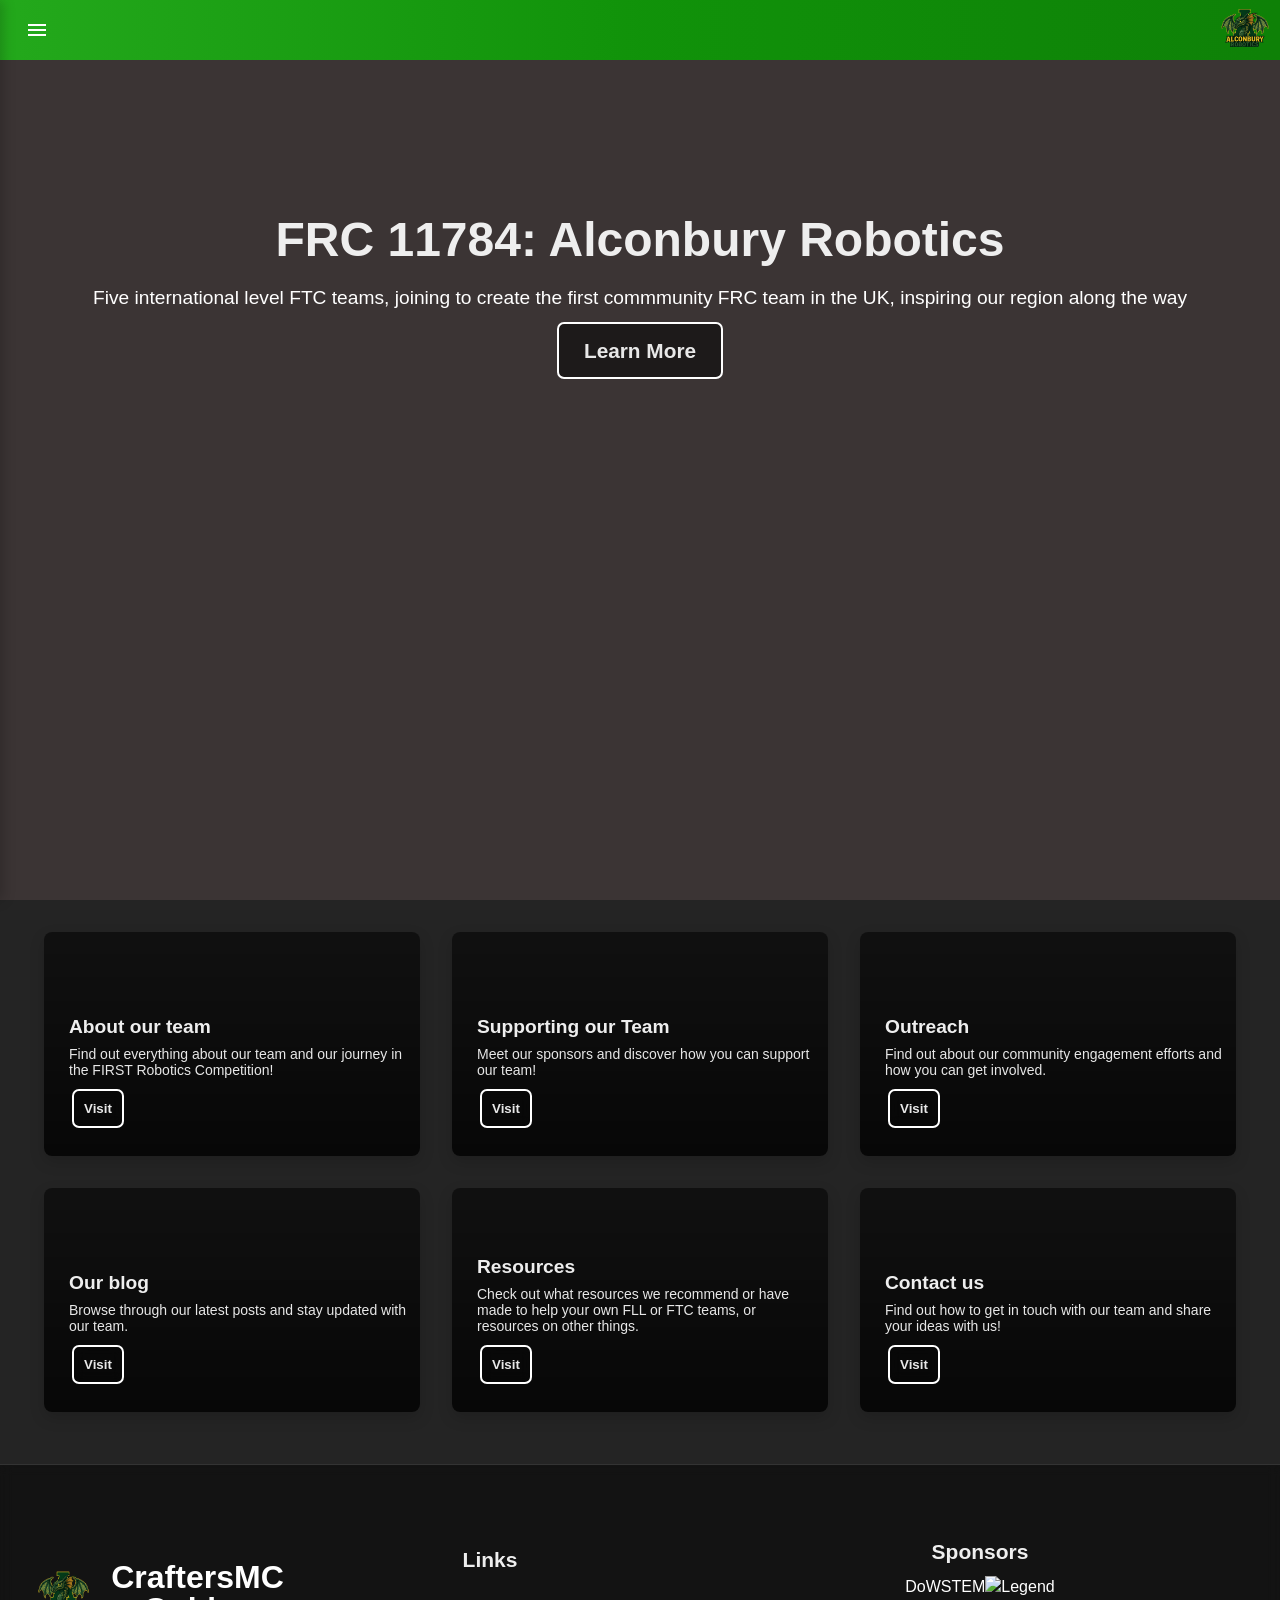
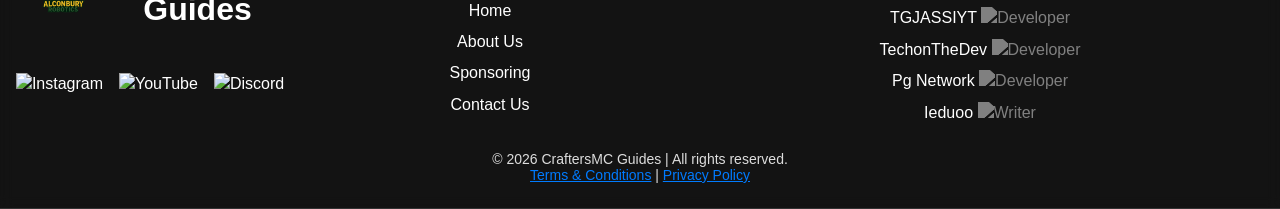
==== commit 4c54755d: "weeeeeeeeeeeeeeeeeeeeeeeeeeeeeeeeeeeeeeeeeeeeeeeeeeeeeeeeeeeeeeeeeee" ====
--- a/index.html
+++ b/index.html
@@ -3,14 +3,14 @@
 
 <head>
   <meta charset="UTF-8" />
-  <title>Home - CraftersMC Guides</title>
+  <title>FRC 11784: Alconbury Robotics</title>
   <meta name="viewport" content="width=device-width, initial-scale=1.0" />
   <meta name="google-site-verification" content="a1S654ozEH6kuH1DM6-3ssQYXgow72Mfh19eg3RCUTk" />
   <meta name="google-site-verification" content="Wr3jatMv-sfXhgBy5jBfiX8Nwn6k8P1k_jPubQzBcTY" />
   <meta name="google-site-verification" content="xlDzPprkNVmy_Wubs_ClU3zuXQEo8AuYkmjZKfcqI2o" />
   <meta name="theme-color" content="#007bff" />
   <link rel="icon" href="assets/cmc-icon.png" type="image/png" />
-  <link rel="icon" href="assets/cmc-guides.png" type="image/png" />
+  <link rel="icon" href="assets/alconbury.png" type="image/png" />
   <link href="https://fonts.googleapis.com/icon?family=Material+Icons" rel="stylesheet" />
   <script src="js/script.js" defer></script>
   <script src="js/home.js" defer></script>
@@ -49,7 +49,7 @@
   <div class="hero-container">
     <div class="hero">
       <h1>FRC 11784: Alconbury Robotics</h1>
-      <p>The first commmunity FRC team in the UK, inspiring our community along the way</p>
+      <p>Five international level FTC teams, joining to create the first commmunity FRC team in the UK, inspiring our region along the way</p>
       <a class="btn" onClick="document.getElementById('down').scrollIntoView({behavior: 'smooth'});">Learn More</a>
     </div>
   </div>
--- a/css/essential.css
+++ b/css/essential.css
@@ -1,8 +1,8 @@
 :root {
     --card-shadow-color: rgba(0, 0, 0, 0.2);
-    --primary-color: #007bff !important;
-    --primary-text-color: #007bff;
-    --primary-color-hover: #0069b9 !important;
+    --primary-color: #0aa303 !important;
+    --primary-text-color: #0aa303;
+    --primary-color-hover: #078e00 !important;
     --disabled-bg-color: #888888;
     --text-color: black;
     --selection-bg-color: black;
@@ -10,16 +10,16 @@
     --table-border: #ccc;
 
     --card-bg-color: #ffffff99;
-    --border-color: #7aa5d0;
-    --body-bg: #f8f9fa;
+    --border-color: #88d07a;
+    --body-bg: #f8faf8;
     --card-bg-hover: #e2e6ea;
     --main-text-color: #212529;
     --secondary-text-color: #6c757d;
-    --navbar-center-color: #262525da !important;
+    --navbar-center-color: #0aa303da !important;
     --glass-bg: #262525da;
-    --sidebar-btn-sec-color: #006bff;
-    --navbar-end: #111111da;
-    --navbar-light: #353535da;
+    --sidebar-btn-sec-color: #078e00;
+    --navbar-end: #078e00da;
+    --navbar-light: #20bd18da;
 
     --gw-border: #000000;
     /* Proile.html */
@@ -32,9 +32,9 @@
 
 .darkmode {
     --card-shadow-color: rgba(0, 0, 0, 0.2);
-    --primary-color: #007bff !important;
-    --primary-text-color: #007bff;
-    --primary-color-hover: #3a9dff !important;
+    --primary-color: #0aa303 !important;
+    --primary-text-color: #0aa303;
+    --primary-color-hover: #078e00 !important;
     --navbar-center-color: #262525ca !important;
     --disabled-bg-color: #2f2f2f;
     --text-color: #ffffff;
@@ -183,7 +183,15 @@
     display: none;
 }
 
-.right,
+.right {
+    display: flex;
+    flex-direction: row;
+    align-items: center;
+    justify-content: space-between;
+    margin: 10px;
+    width: 70px;
+    height: 70px;
+}
 .left {
     display: flex;
     flex-direction: row;
@@ -261,8 +269,8 @@
 
 .navbar a img {
     margin-top: 1px;
-    margin-left: 25px;
-    max-width: calc(100% - 11px);
+    margin-left: 30px;
+    max-width: calc(100%);
     object-fit: contain;
     animation: logoPopIn 1.5s ease-out;
 }
--- a/css/home.css
+++ b/css/home.css
@@ -79,13 +79,18 @@
     text-align: center;
     color: white;
     padding: 20px;
-    height: calc(100vh - 56px);
+    height: calc(100vh);
     z-index: 3;
     animation: fadeIn 1.5s ease-out;
-}
+    background:
+        linear-gradient(rgba(0, 0, 0, 0.55), rgba(0, 0, 0, 0.55)),
+        url("../Backgrounds/AlconburyFTCInAGame.jpg")
+        no-repeat center center / cover;
+}
+
 
 .background {
-    background: url("../Backgrounds/IMG_4504.webp");
+    background: url("../Backgrounds/GreenBGGears.png") no-repeat center center/cover;
     background-color: #847474;
     background-blend-mode: multiply;
     background-size: cover;
@@ -201,42 +206,6 @@
     background-color: rgba(0, 0, 0, 0.5);
 }
 
-.bottom-nav {
-    background: linear-gradient(90deg, #353535da, #262525da, #111111da);
-    backdrop-filter: blur(8px);
-    -webkit-backdrop-filter: blur(18px);
-    display: flex;
-    justify-content: space-around;
-    align-items: center;
-    padding: 10px 0;
-    position: fixed;
-    bottom: 0;
-    width: 100%;
-    z-index: 20;
-}
-
-.bottom-nav a {
-    text-decoration: none;
-    color: #fff;
-    font-size: 0.8rem;
-    text-align: center;
-}
-
-.bottom-nav a:hover {
-    color: var(--primary-color-hover);
-}
-
-.bottom-nav .nav-item {
-    display: flex;
-    flex-direction: column;
-    align-items: center;
-    gap: 5px;
-}
-
-.bottom-nav .nav-item span {
-    font-size: 1.5rem;
-}
-
 .card-container {
     display: flex;
     flex-wrap: wrap;
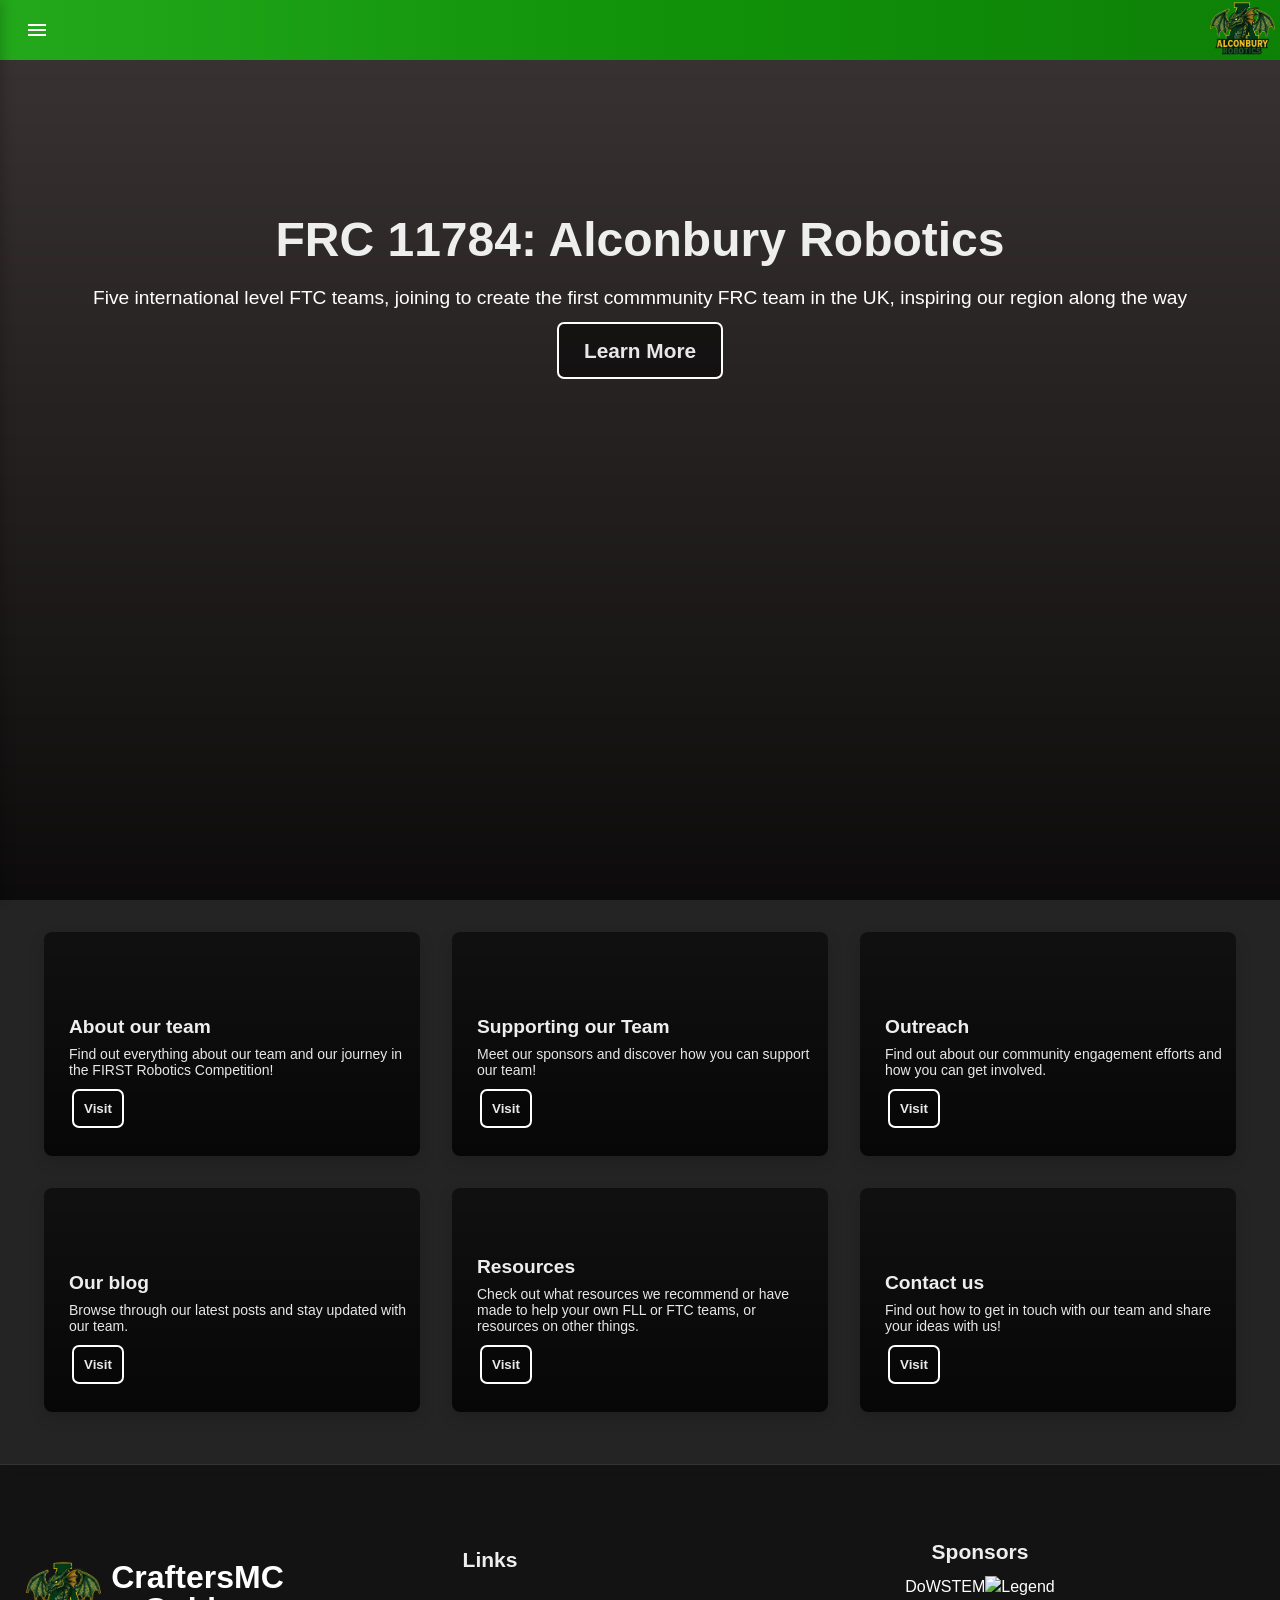
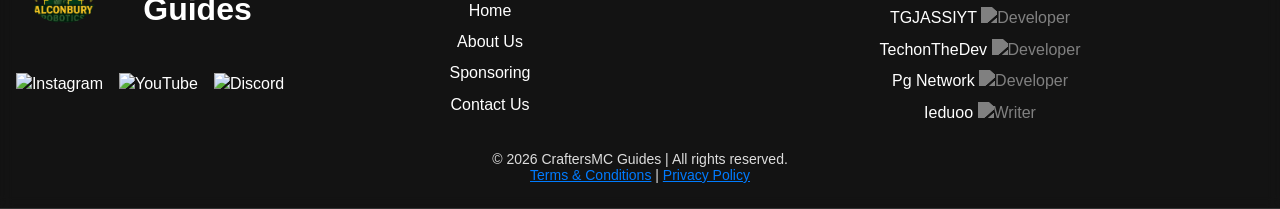
==== commit 59dd31d0: "webcard changes" ====
--- a/index.html
+++ b/index.html
@@ -9,24 +9,24 @@
   <meta name="google-site-verification" content="Wr3jatMv-sfXhgBy5jBfiX8Nwn6k8P1k_jPubQzBcTY" />
   <meta name="google-site-verification" content="xlDzPprkNVmy_Wubs_ClU3zuXQEo8AuYkmjZKfcqI2o" />
   <meta name="theme-color" content="#007bff" />
-  <link rel="icon" href="assets/cmc-icon.png" type="image/png" />
+  <link rel="icon" href="assets/alconbury.png" type="image/png" />
   <link rel="icon" href="assets/alconbury.png" type="image/png" />
   <link href="https://fonts.googleapis.com/icon?family=Material+Icons" rel="stylesheet" />
   <script src="js/script.js" defer></script>
   <script src="js/home.js" defer></script>
-  <meta property="og:title" content="CraftersMC Guides" />
+  <meta property="og:title" content="FRC 11784: Alconbury Robotics" />
   <meta property="og:description"
-    content="Just like a captain needs a map to navigate the seas, mastering SkyBlock in CraftersMC requires a guide and the right tools to succeed!" />
+    content="The first community FRC team in the UK, inspiring our region along the way" />
   <meta property="og:image"
-    content="https://cdn.discordapp.com/attachments/1416722412032229457/1419393858302771350/image5ge.png?ex=68d1990a&is=68d0478a&hm=d9fe3422c7c97ee57f553ac6c678e571ee4f0fac997e36e450a5b95e173875dc&" />
-  <meta property="og:url" content="https://craftersmc-guides.pages.dev/index.html" />
+    content="assets/alconbury.png" />
+  <meta property="og:url" content="https://frc11784.pages.dev/index.html" />
   <meta property="og:type" content="website" />
   <meta name="twitter:card" content="summary_large_image" />
-  <meta name="twitter:title" content="CraftersMC Guides" />
+  <meta name="twitter:title" content="FRC 11784: Alconbury Robotics" />
   <meta name="twitter:description"
-    content="Just like a captain needs a map to navigate the seas, mastering SkyBlock in CraftersMC requires a guide and the right tools to succeed!" />
+    content="The first community FRC team in the UK, inspiring our region along the way" />
   <meta name="twitter:image"
-    content="https://cdn.discordapp.com/attachments/1416722412032229457/1419393858302771350/image5ge.png?ex=68d1990a&is=68d0478a&hm=d9fe3422c7c97ee57f553ac6c678e571ee4f0fac997e36e450a5b95e173875dc&" />
+    content="assets/alconbury.png" />
   <meta name="keywords"
     content="Craftersmc, guide, skyblock, leaderboard, unicode, event log, rank sellers, wiki, cmc..." />
   <link rel="stylesheet" href="css/essential.css">
--- a/css/essential.css
+++ b/css/essential.css
@@ -270,7 +270,7 @@
 .navbar a img {
     margin-top: 1px;
     margin-left: 30px;
-    max-width: calc(100%);
+    max-width: calc(100% - 5px);
     object-fit: contain;
     animation: logoPopIn 1.5s ease-out;
 }
--- a/css/home.css
+++ b/css/home.css
@@ -83,7 +83,7 @@
     z-index: 3;
     animation: fadeIn 1.5s ease-out;
     background:
-        linear-gradient(rgba(0, 0, 0, 0.55), rgba(0, 0, 0, 0.55)),
+        linear-gradient(rgba(0, 0, 0, 0.55), rgba(0, 0, 0, 0.9)),
         url("../Backgrounds/AlconburyFTCInAGame.jpg")
         no-repeat center center / cover;
 }
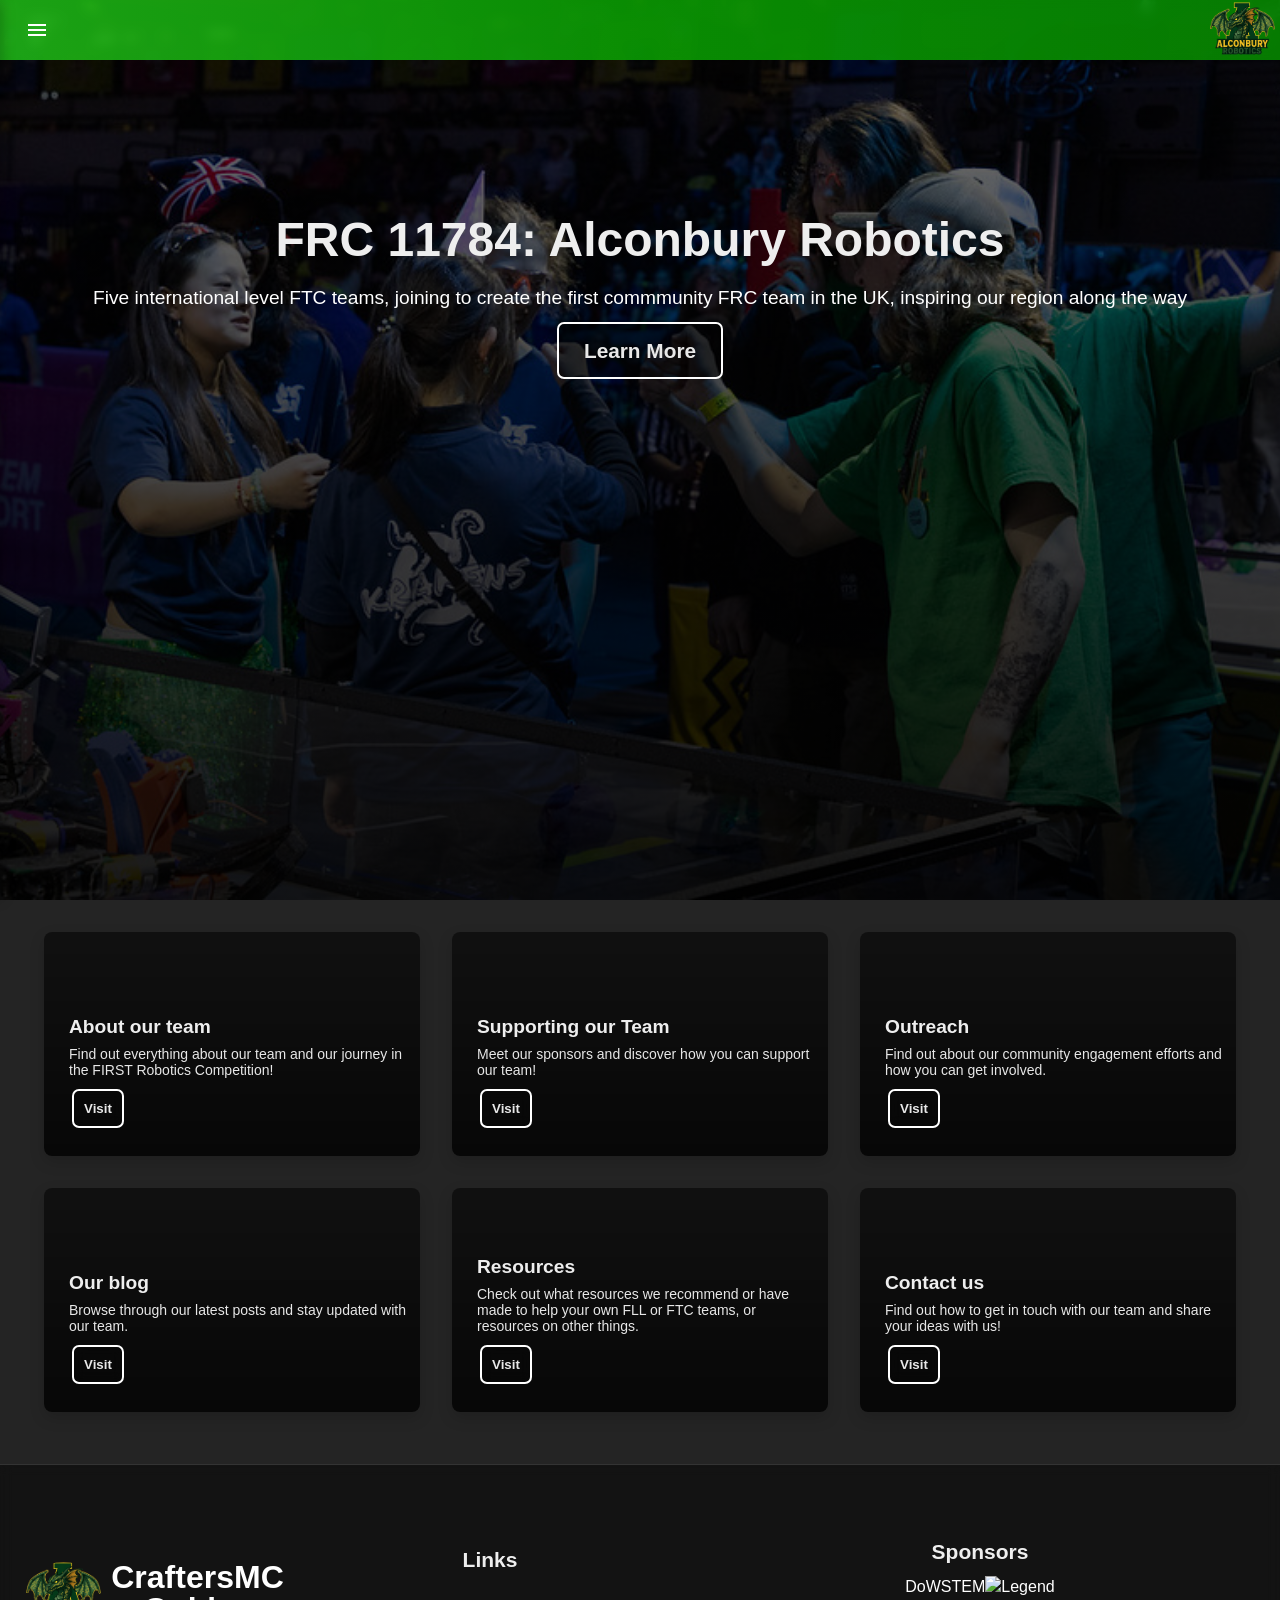
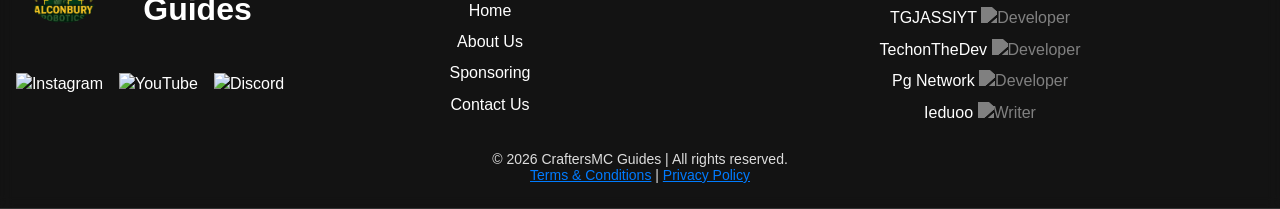
==== commit 889a9e09: "move backgrounds to assets/backgrounds" ====
--- a/index.html
+++ b/index.html
@@ -5,9 +5,6 @@
   <meta charset="UTF-8" />
   <title>FRC 11784: Alconbury Robotics</title>
   <meta name="viewport" content="width=device-width, initial-scale=1.0" />
-  <meta name="google-site-verification" content="a1S654ozEH6kuH1DM6-3ssQYXgow72Mfh19eg3RCUTk" />
-  <meta name="google-site-verification" content="Wr3jatMv-sfXhgBy5jBfiX8Nwn6k8P1k_jPubQzBcTY" />
-  <meta name="google-site-verification" content="xlDzPprkNVmy_Wubs_ClU3zuXQEo8AuYkmjZKfcqI2o" />
   <meta name="theme-color" content="#007bff" />
   <link rel="icon" href="assets/alconbury.png" type="image/png" />
   <link rel="icon" href="assets/alconbury.png" type="image/png" />
@@ -28,7 +25,7 @@
   <meta name="twitter:image"
     content="assets/alconbury.png" />
   <meta name="keywords"
-    content="Craftersmc, guide, skyblock, leaderboard, unicode, event log, rank sellers, wiki, cmc..." />
+    content="FRC, 11784, FRC11784, Alconbury robotics, alconbury,  FIRST robotics, FIRST, FTC, Cambridge, UK, community, robotics" />
   <link rel="stylesheet" href="css/essential.css">
   <link rel="stylesheet" href="css/home.css">
 </head>
@@ -57,7 +54,7 @@
 
   <div class="card-container" id="down">
     <a class="card" href="skycalendar.html"
-      style="background: url('Backgrounds/IMG_4500.webp'); background-size: cover;">
+      style="background: url('assets/backgrounds/IMG_4500.webp'); background-size: cover;">
       <div class="card-content">
         <h3>About our team</h3>
         <p>Find out everything about our team and our journey in the FIRST Robotics Competition!</p>
@@ -65,14 +62,14 @@
       </div>
     </a>
     <a class="card" href="rank-sellers.html"
-      style="background: url('Backgrounds/IMG_4502.webp'); background-size: cover;">
+      style="background: url('assets/backgrounds/IMG_4502.webp'); background-size: cover;">
       <div class="card-content">
         <h3>Supporting our Team</h3>
         <p>Meet our sponsors and discover how you can support our team!</p>
         <button><span>Visit</span></button>
       </div>
     </a>
-    <a class="card" href="leaderboards.html" style="background: url('Backgrounds/IMG_4498.webp'); background-size: cover;">
+    <a class="card" href="leaderboards.html" style="background: url('assets/backgrounds/IMG_4498.webp'); background-size: cover;">
       <div class="card-content">
         <h3>Outreach</h3>
         <p>Find out about our community engagement efforts and how you can get involved.</p>
@@ -80,7 +77,7 @@
       </div>
     </a>
     <a class="card" href="journey-guides.html"
-      style="background: url('Backgrounds/bazaarCardImage.webp'); background-size: cover;">
+      style="background: url('assets/backgrounds/bazaarCardImage.webp'); background-size: cover;">
       <div class="card-content">
         <h3>Our blog</h3>
         <p>Browse through our latest posts and stay updated with our team.</p>
@@ -88,14 +85,14 @@
       </div>
     </a>
     <a class="card" href="texture-packs.html"
-      style="background: url('Backgrounds/image8307.webp'); background-size: cover;">
+      style="background: url('assets/backgrounds/image8307.webp'); background-size: cover;">
       <div class="card-content">
         <h3>Resources</h3>
         <p>Check out what resources we recommend or have made to help your own FLL or FTC teams, or resources on other things.</p>
         <button><span>Visit</span></button>
       </div>
     </a>
-    <a class="card" href="event-log.html" style="background: url('Backgrounds/IMG_4501.gif'); background-size: cover;">
+    <a class="card" href="event-log.html" style="background: url('assets/backgrounds/IMG_4501.gif'); background-size: cover;">
       <div class="card-content">
         <h3>Contact us</h3>
         <p>Find out how to get in touch with our team and share your ideas with us!</p>
--- a/css/home.css
+++ b/css/home.css
@@ -53,7 +53,7 @@
     min-width: 100%;
     min-height: 100%;
     z-index: 0;
-    background: url("../Backgrounds/welcome_skyline.webm");
+    background: url("../assets/backgrounds/welcome_skyline.webm");
 } */
 
 .hero-container {
@@ -84,13 +84,13 @@
     animation: fadeIn 1.5s ease-out;
     background:
         linear-gradient(rgba(0, 0, 0, 0.55), rgba(0, 0, 0, 0.9)),
-        url("../Backgrounds/AlconburyFTCInAGame.jpg")
+        url("../assets/backgrounds/AlconburyFTCInAGame.jpg")
         no-repeat center center / cover;
 }
 
 
 .background {
-    background: url("../Backgrounds/GreenBGGears.png") no-repeat center center/cover;
+    background: url("../assets/backgrounds/GreenBGGears.png") no-repeat center center/cover;
     background-color: #847474;
     background-blend-mode: multiply;
     background-size: cover;
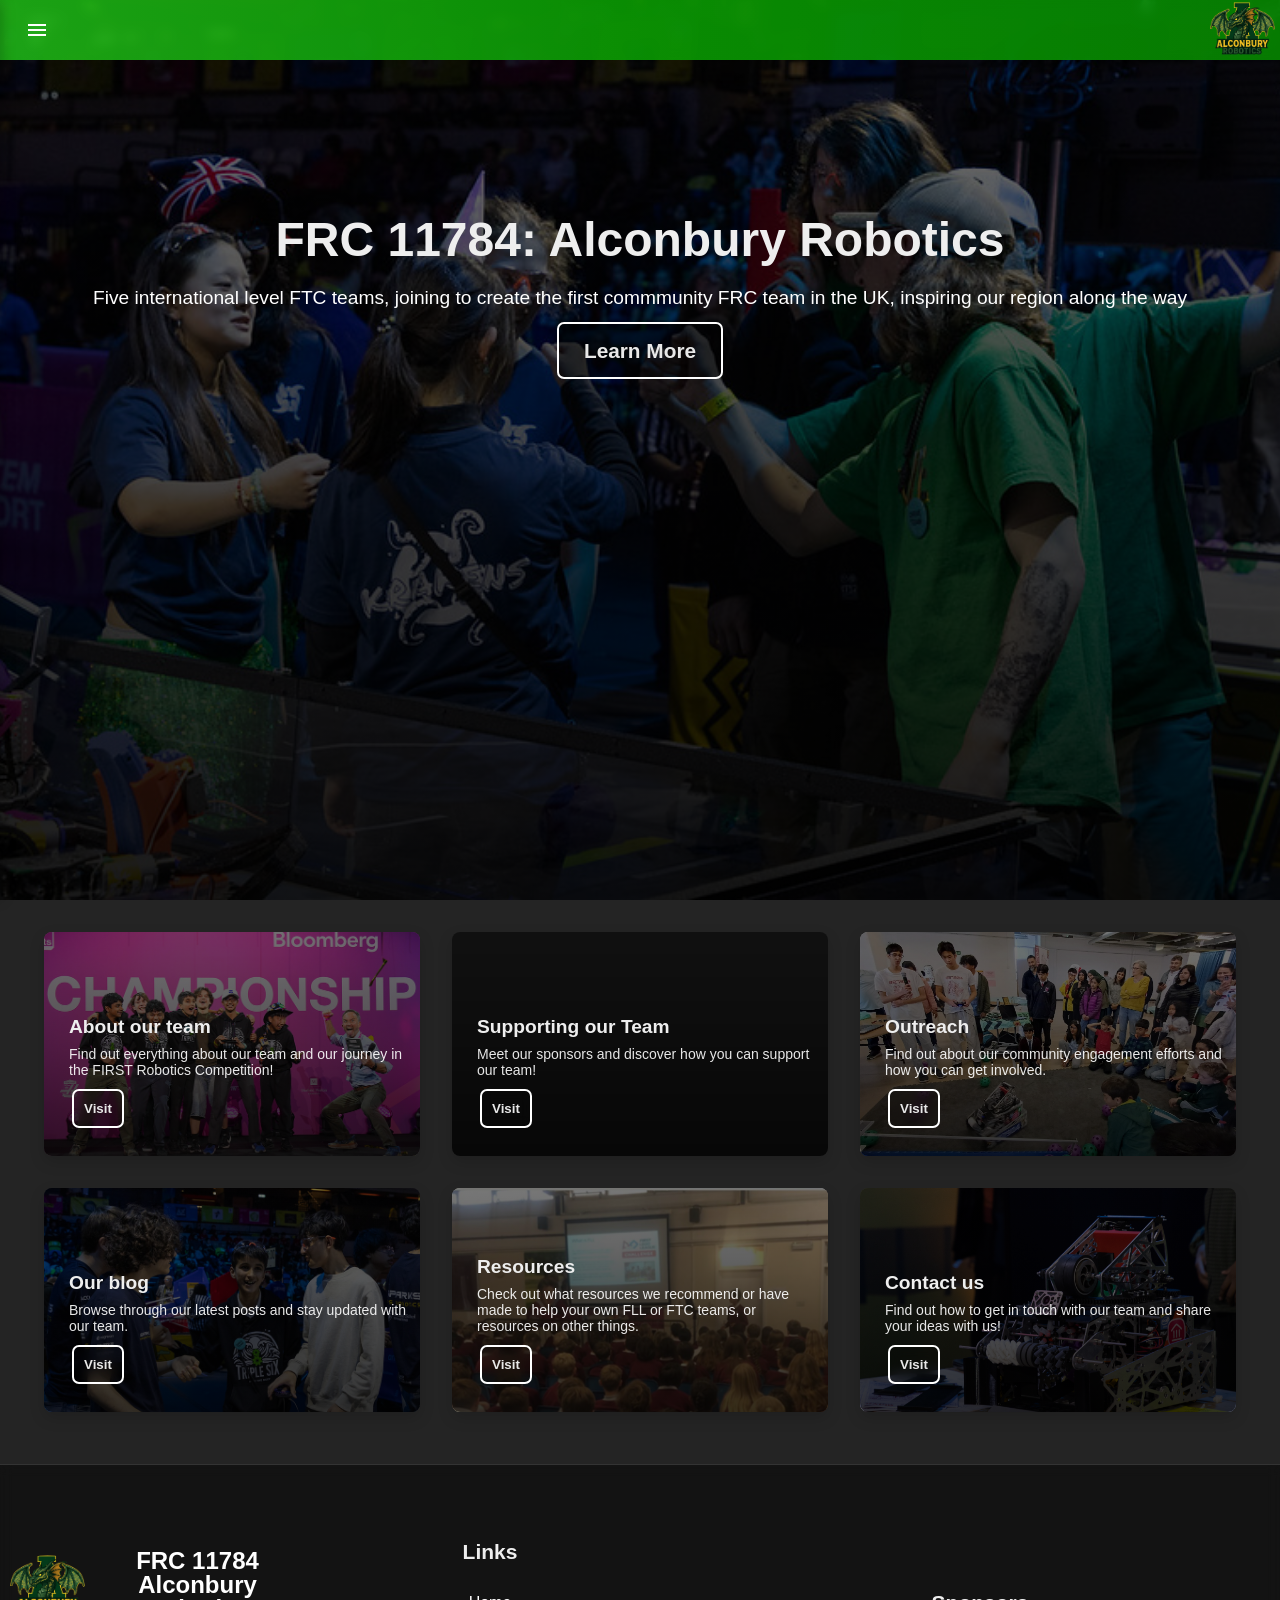
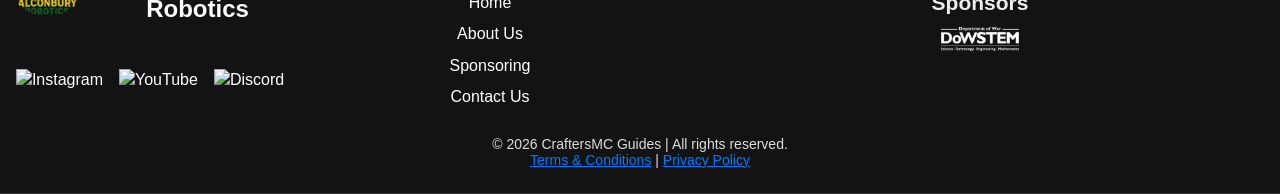
==== commit ee1d77c9: "remove cmcg artifacts" ====
--- a/index.html
+++ b/index.html
@@ -53,46 +53,46 @@
 
 
   <div class="card-container" id="down">
-    <a class="card" href="skycalendar.html"
-      style="background: url('assets/backgrounds/IMG_4500.webp'); background-size: cover;">
+    <a class="card" href="about.html"
+      style="background: url('assets/backgrounds/tripleSixInspire3.jpg'); background-size: cover;">
       <div class="card-content">
         <h3>About our team</h3>
         <p>Find out everything about our team and our journey in the FIRST Robotics Competition!</p>
         <button><span>Visit</span></button>
       </div>
     </a>
-    <a class="card" href="rank-sellers.html"
-      style="background: url('assets/backgrounds/IMG_4502.webp'); background-size: cover;">
+    <a class="card" href="support.html"
+      style="background: url('assets/backgrounds/SomeFTCNatsMatchIdkLol.jpg'); background-size: cover;">
       <div class="card-content">
         <h3>Supporting our Team</h3>
         <p>Meet our sponsors and discover how you can support our team!</p>
         <button><span>Visit</span></button>
       </div>
     </a>
-    <a class="card" href="leaderboards.html" style="background: url('assets/backgrounds/IMG_4498.webp'); background-size: cover;">
+    <a class="card" href="outreach.html" style="background: url('assets/backgrounds/OutreachScienceFestival.png'); background-size: cover;">
       <div class="card-content">
         <h3>Outreach</h3>
         <p>Find out about our community engagement efforts and how you can get involved.</p>
         <button><span>Visit</span></button>
       </div>
     </a>
-    <a class="card" href="journey-guides.html"
-      style="background: url('assets/backgrounds/bazaarCardImage.webp'); background-size: cover;">
+    <a class="card" href="blog.html"
+      style="background: url('assets/backgrounds/Sid.jpg'); background-size: cover;">
       <div class="card-content">
         <h3>Our blog</h3>
         <p>Browse through our latest posts and stay updated with our team.</p>
         <button><span>Visit</span></button>
       </div>
     </a>
-    <a class="card" href="texture-packs.html"
-      style="background: url('assets/backgrounds/image8307.webp'); background-size: cover;">
+    <a class="card" href="resources.html"
+      style="background: url('assets/backgrounds/SidsPresentation.jpg'); background-size: cover;">
       <div class="card-content">
         <h3>Resources</h3>
         <p>Check out what resources we recommend or have made to help your own FLL or FTC teams, or resources on other things.</p>
         <button><span>Visit</span></button>
       </div>
     </a>
-    <a class="card" href="event-log.html" style="background: url('assets/backgrounds/IMG_4501.gif'); background-size: cover;">
+    <a class="card" href="contact.html" style="background: url('assets/backgrounds/CamCareNatsBot.jpg'); background-size: cover;">
       <div class="card-content">
         <h3>Contact us</h3>
         <p>Find out how to get in touch with our team and share your ideas with us!</p>
--- a/css/essential.css
+++ b/css/essential.css
@@ -643,7 +643,7 @@
 }
 
 .ui-l {
-    width: 16px;
+    height: 24px;
 }
 
 .footer a {
